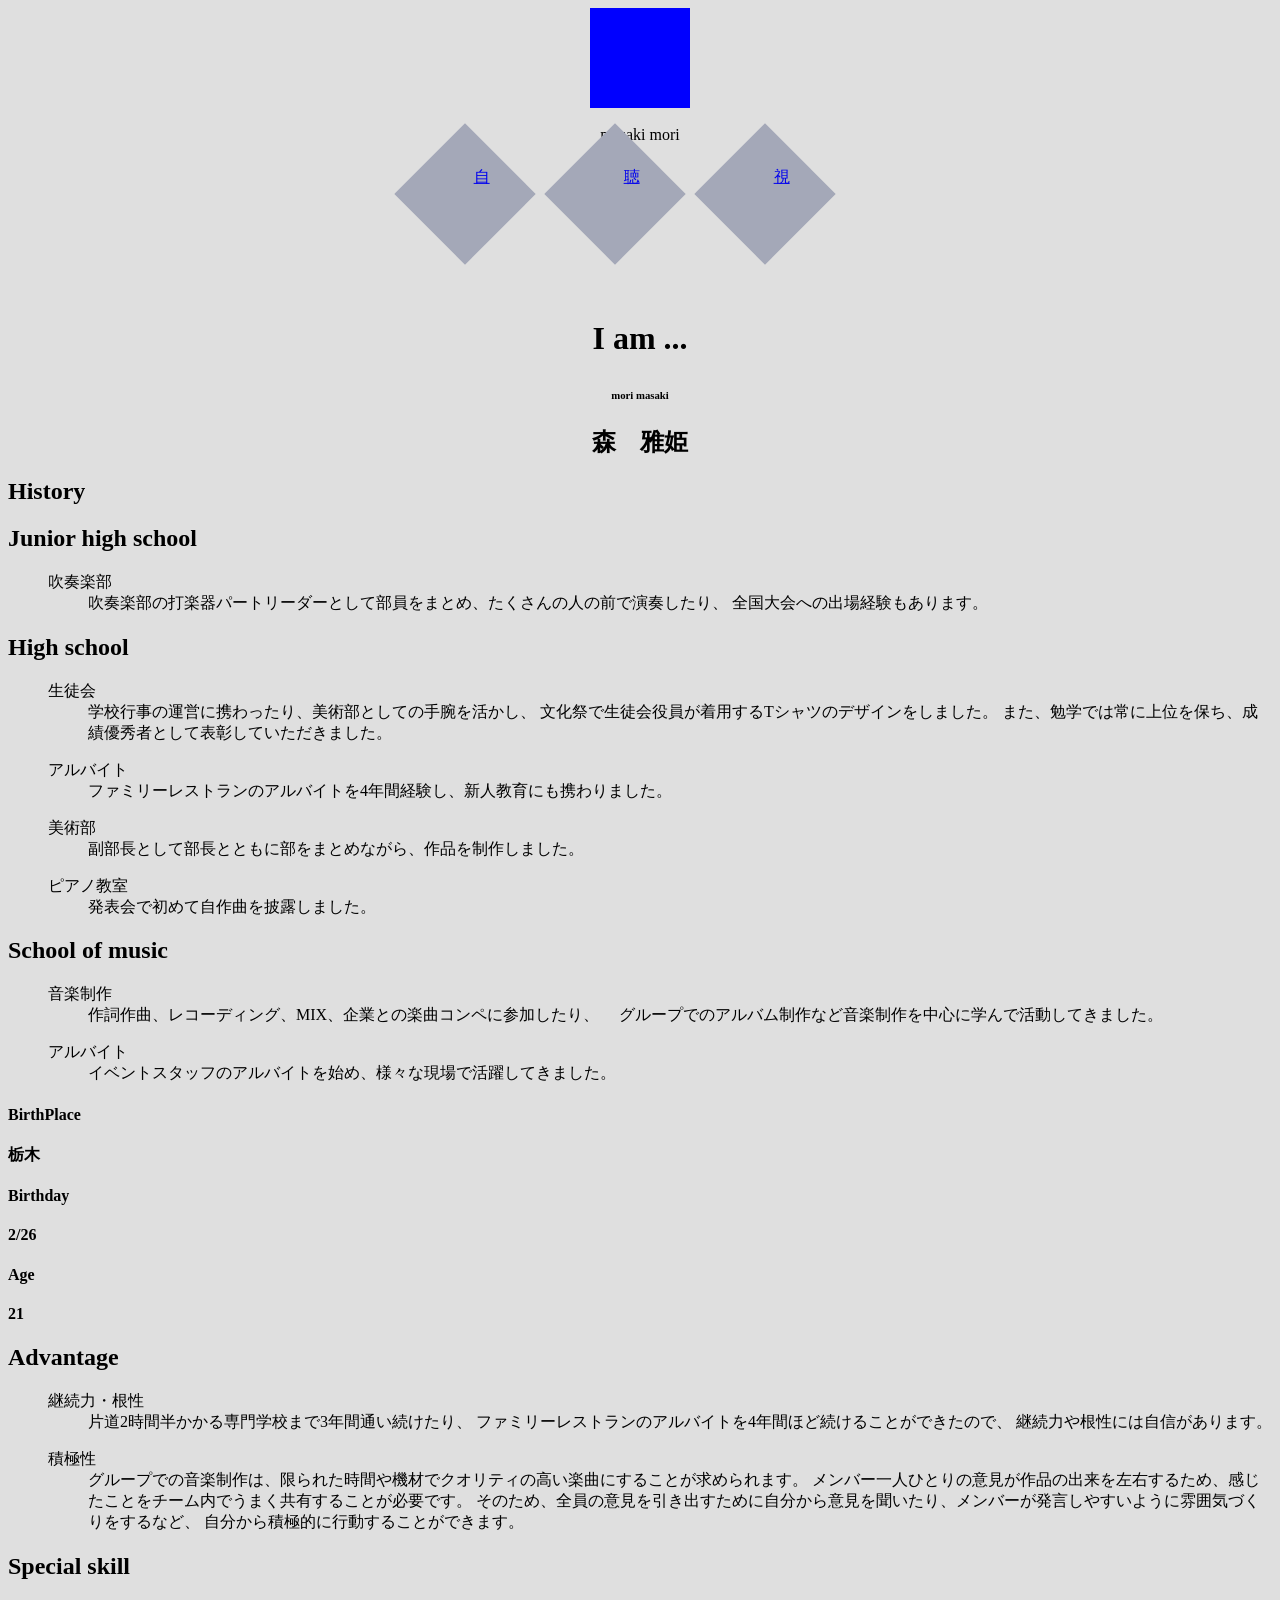
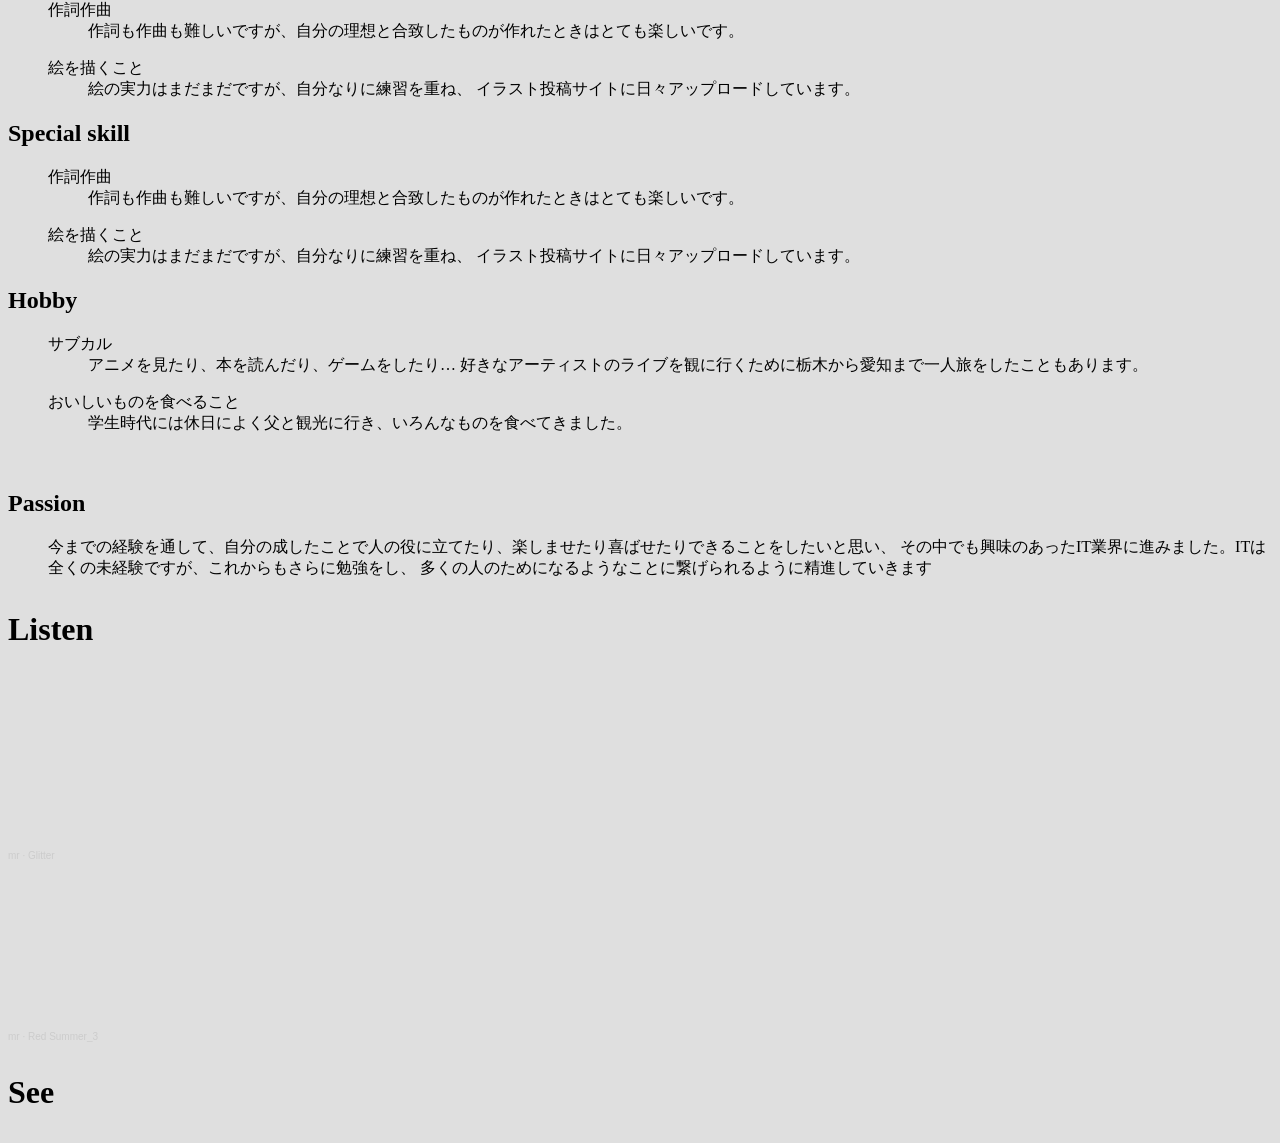
==== webpr.html @ 32214b50 "web画像まで" ====
<!DOCTYPE html>
<html lang="ja">
    <head>
        <meta charset="UTF-8">
        <meta name="viewport" content="width=device-width,initial-scale=1.0">
        <meta http-equiv="X-UA-Compatible" content="ie=edge">
        <title>自己紹介webサイト</title>
        <link rel="stylesheet" type="text/css" href="text/css.css">
        <style>
            html {
                scroll-behavior: smooth;
            }
            nav {
                position: fixed;
                background-color: #ccc;
                padding: 20px;
                scroll-behavior: smooth;
            }
            /* li {
                list-style-type: none;
                font-size: 40px;
                padding: 10px 50px;
                margin: 50px;
                border: 1px solid black;
            } */
        </style>
        
    </head>
    <body>
        <div class="top_box"></div>

        <br>
        
        <div class="caption">masaki mori</div>


        <div class="smooth">
            <div class="p_diamond">
                <div class="diamond" id="target1">
                    <p class="text"><a href="#a">自</a></p>
                </div>
                <div class="diamond" id="target2">
                    <p class="text"><a href="#b">聴</a></p>
                </div>
                <div class="diamond" id="target3">
                    <p class="text"><a href="#c">視</a></p>
                </div>
            </div>

        </div>
        <br><br><br><br><br><br><br><br>
        <div class="caption">
             <h1><p id="a">I am ...</p></h1>
             <h6>mori masaki</h6>
             <h2>森　雅姫</h2>
        </div>

        <div class="history">    
            <h2>History</h2>
            <div>
                <h2>Junior high school</h2>
                <ul>
                 吹奏楽部
                 <dd>吹奏楽部の打楽器パートリーダーとして部員をまとめ、たくさんの人の前で演奏したり、
                    全国大会への出場経験もあります。</dd>
                </ul>
            </div>
            <div>
                <h2>High school</h2>
                <ul>
                    <dt>生徒会</dt>
                    <dd>学校行事の運営に携わったり、美術部としての手腕を活かし、
                    文化祭で生徒会役員が着用するTシャツのデザインをしました。
                    また、勉学では常に上位を保ち、成績優秀者として表彰していただきました。</dd>
                </ul>
                <ul>
                    <dt>アルバイト</dt>
                    <dd>ファミリーレストランのアルバイトを4年間経験し、新人教育にも携わりました。</dd>
                </ul>
                <ul>
                    <dt>美術部</dt>
                    <dd>副部長として部長とともに部をまとめながら、作品を制作しました。</dd>
                </ul>
                <ul>
                    <dt>ピアノ教室</dt>
                    <dd>発表会で初めて自作曲を披露しました。</dd>
                </ul>
            </div>
    
            <div>
                <h2>School of music</h2>
                <ul>
                    <dt>音楽制作</dt>
                    <dd>作詞作曲、レコーディング、MIX、企業との楽曲コンペに参加したり、
                        　グループでのアルバム制作など音楽制作を中心に学んで活動してきました。</dd>
                </ul>
                <ul>
                    <dt>アルバイト</dt>
                    <dd>イベントスタッフのアルバイトを始め、様々な現場で活躍してきました。</dd>
                </ul>
            </div>
        </div>
        
        

        <div>
            <h4>BirthPlace</h4>
            <h4>栃木</h4>
            <h4>Birthday</h4>
            <h4>2/26</h4>
            <h4>Age</h4>
            <h4>21</h4>
        </div>

        <div>
            <h2>Advantage</h2>
            <ul>
                <dt>継続力・根性</dt>
                <dd>片道2時間半かかる専門学校まで3年間通い続けたり、
                    ファミリーレストランのアルバイトを4年間ほど続けることができたので、
                    継続力や根性には自信があります。</dd>
            </ul>
            <ul>
                <dt>積極性</dt>
                <dd>グループでの音楽制作は、限られた時間や機材でクオリティの高い楽曲にすることが求められます。
                    メンバー一人ひとりの意見が作品の出来を左右するため、感じたことをチーム内でうまく共有することが必要です。
                    そのため、全員の意見を引き出すために自分から意見を聞いたり、メンバーが発言しやすいように雰囲気づくりをするなど、
                    自分から積極的に行動することができます。</dd>
            </ul>
        </div>

        <div>
            <h2>Special skill</h2>
            <ul>
                <dt>作詞作曲</dt>
                <dd>作詞も作曲も難しいですが、自分の理想と合致したものが作れたときはとても楽しいです。</dd>
            </ul>
            <ul>
                <dt>絵を描くこと</dt>
                <dd>絵の実力はまだまだですが、自分なりに練習を重ね、
                    イラスト投稿サイトに日々アップロードしています。</dd>
            </ul>
        </div>

        <div>
            <h2>Special skill</h2>
            <ul>
                <dt>作詞作曲</dt>
                <dd>作詞も作曲も難しいですが、自分の理想と合致したものが作れたときはとても楽しいです。</dd>
            </ul>
            <ul>
                <dt>絵を描くこと</dt>
                <dd>絵の実力はまだまだですが、自分なりに練習を重ね、
                    イラスト投稿サイトに日々アップロードしています。</dd>
            </ul>
        </div>

        <div>
            <h2>Hobby</h2>
            <ul>
                <dt>サブカル</dt>
                <dd>アニメを見たり、本を読んだり、ゲームをしたり…
                    好きなアーティストのライブを観に行くために栃木から愛知まで一人旅をしたこともあります。</dd>
            </ul>
            <ul>
                <dt>おいしいものを食べること</dt>
                <dd>学生時代には休日によく父と観光に行き、いろんなものを食べてきました。</dd>
            </ul>
        </div>
        <div>
            　<h2>Passion</h2>
            <dd>今までの経験を通して、自分の成したことで人の役に立てたり、楽しませたり喜ばせたりできることをしたいと思い、
                その中でも興味のあったIT業界に進みました。ITは全くの未経験ですが、これからもさらに勉強をし、
                多くの人のためになるようなことに繋げられるように精進していきます</dd>    
        </div>

        <div>
            <h1><p id="b">Listen</p></h1>
        </div>
        <iframe width="100%" height="166" scrolling="no" frameborder="no" allow="autoplay" src="https://w.soundcloud.com/player/?url=https%3A//api.soundcloud.com/tracks/918219160&color=%23ff5500&auto_play=false&hide_related=false&show_comments=true&show_user=true&show_reposts=false&show_teaser=true"></iframe><div style="font-size: 10px; color: #cccccc;line-break: anywhere;word-break: normal;overflow: hidden;white-space: nowrap;text-overflow: ellipsis; font-family: Interstate,Lucida Grande,Lucida Sans Unicode,Lucida Sans,Garuda,Verdana,Tahoma,sans-serif;font-weight: 100;"><a href="https://soundcloud.com/user-312913699" title="mr" target="_blank" style="color: #cccccc; text-decoration: none;">mr</a> · <a href="https://soundcloud.com/user-312913699/glitter" title="Glitter" target="_blank" style="color: #cccccc; text-decoration: none;">Glitter</a></div>
        <iframe width="100%" height="166" scrolling="no" frameborder="no" allow="autoplay" src="https://w.soundcloud.com/player/?url=https%3A//api.soundcloud.com/tracks/861818632&color=%23ff5500&auto_play=false&hide_related=false&show_comments=true&show_user=true&show_reposts=false&show_teaser=true"></iframe><div style="font-size: 10px; color: #cccccc;line-break: anywhere;word-break: normal;overflow: hidden;white-space: nowrap;text-overflow: ellipsis; font-family: Interstate,Lucida Grande,Lucida Sans Unicode,Lucida Sans,Garuda,Verdana,Tahoma,sans-serif;font-weight: 100;"><a href="https://soundcloud.com/user-312913699" title="mr" target="_blank" style="color: #cccccc; text-decoration: none;">mr</a> · <a href="https://soundcloud.com/user-312913699/red-summer_3" title="Red Summer_3" target="_blank" style="color: #cccccc; text-decoration: none;">Red Summer_3</a></div>



        <div>
            <h1><p id="c">See</p></h1>
        </div>
        <script src="js/web.js"></script>
    </body>
</html>
---- text/css.css ----
body{background-color: rgb(223, 223, 223);}



.caption{text-align: center;}

.p_diamond{width: 450px;
    margin: 0 auto 0 auto;
    }

.diamond{
    width: 100px;
    height: 100px;
    background-color: rgb(164, 168, 184);
    margin: 0 50px 50px 0;
    cursor: pointer;
    transition: .8s;
    float: left;
    text-align: center; 
    transform: rotate(45deg);  
    }



.text{
    transform: rotate(-45deg);
    color: honeydew;
    text-decoration: none;
    text-align: center;
}

.top_box{
    width: 100px;
    height: 100px;
    background-color: blue;
    margin: 0 auto 0 auto;
    text-align: center;    
}

.circle {
    border-radius: 50%;
    background-color: rgb(74, 105, 206);
    transform: rotate(405deg);
    
    /* width: 100px;
    height: 100px; */
}
.circle2 {
    border-radius: 50%;
    background-color: rgb(197, 109, 109);
    transform: rotate(405deg);
    /* width: 100px;
    height: 100px; */
}
.circle3 {
    border-radius: 50%;
    background-color: rgb(99, 172, 121);
    transform: rotate(405deg);
    /* width: 100px;
    height: 100px; */
}
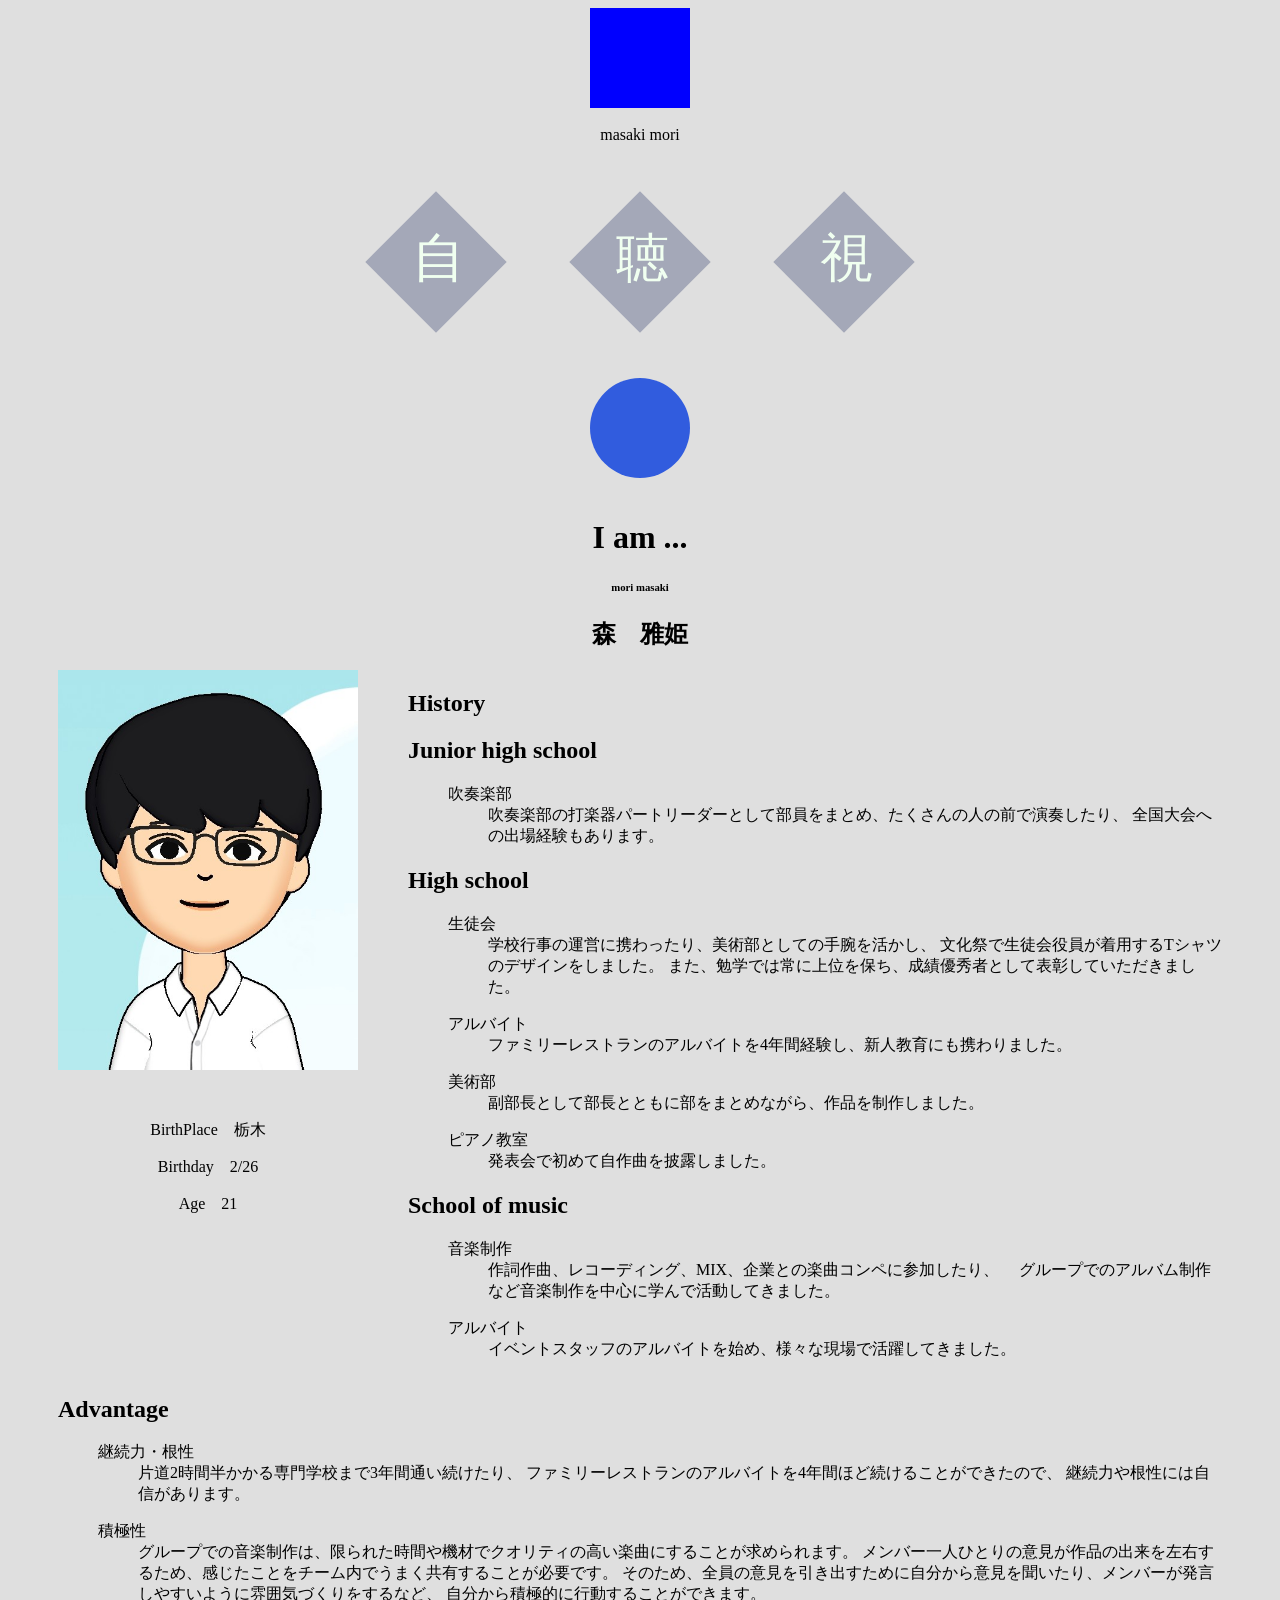
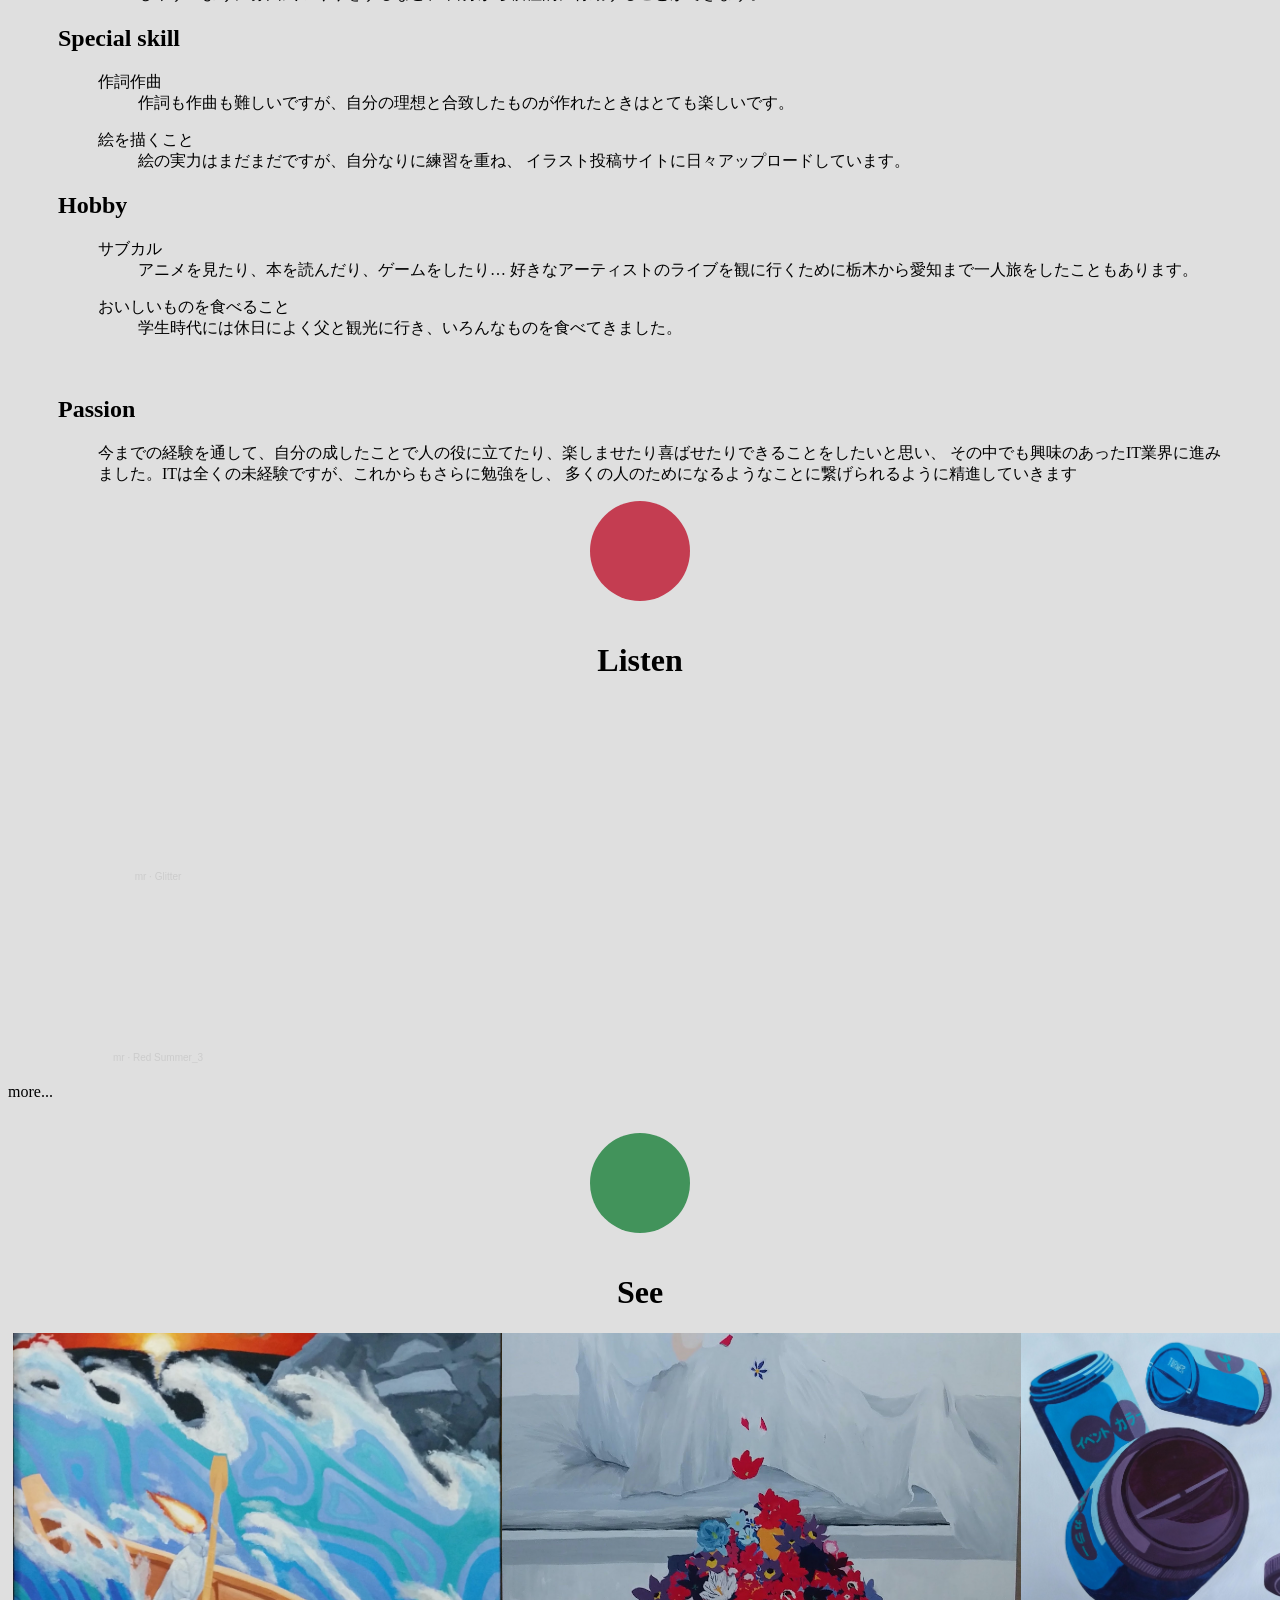
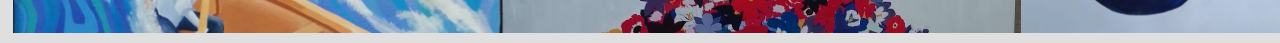
==== commit 7d37324c: "あと画像類" ====
--- a/webpr.html
+++ b/webpr.html
@@ -33,28 +33,33 @@
         
         <div class="caption">masaki mori</div>
 
+        <br>
 
-        <div class="smooth">
-            <div class="p_diamond">
-                <div class="diamond" id="target1">
-                    <p class="text"><a href="#a">自</a></p>
-                </div>
-                <div class="diamond" id="target2">
-                    <p class="text"><a href="#b">聴</a></p>
-                </div>
-                <div class="diamond" id="target3">
-                    <p class="text"><a href="#c">視</a></p>
-                </div>
+            <div class="p-diamond">
+                    <a href="#a" class="diamond" id="target1">
+                        <div class="diamond-inner">自</div>
+                    </a>    
+                    <a href="#b" class="diamond" id="target2">
+                        <div class="diamond-inner">聴</div>
+                    </a>    
+                    <a href="#c" class="diamond" id="target3">
+                        <div class="diamond-inner">視</div>
+                    </a>
             </div>
 
-        </div>
-        <br><br><br><br><br><br><br><br>
         <div class="caption">
-             <h1><p id="a">I am ...</p></h1>
+             <p id="a" class="prof-circle"></p>
+             <h1>I am ...</h1>
              <h6>mori masaki</h6>
              <h2>森　雅姫</h2>
         </div>
 
+        <div class="prof">
+            <img src="img/face.jpg" alt="" class="prof_img">
+                    <p>BirthPlace　栃木</p>
+                    <p>Birthday　2/26</p>
+                    <p>Age　21</p>
+        </div>
         <div class="history">    
             <h2>History</h2>
             <div>
@@ -102,17 +107,8 @@
         </div>
         
         
-
-        <div>
-            <h4>BirthPlace</h4>
-            <h4>栃木</h4>
-            <h4>Birthday</h4>
-            <h4>2/26</h4>
-            <h4>Age</h4>
-            <h4>21</h4>
-        </div>
-
-        <div>
+        
+        <div class="advantage">
             <h2>Advantage</h2>
             <ul>
                 <dt>継続力・根性</dt>
@@ -129,7 +125,7 @@
             </ul>
         </div>
 
-        <div>
+        <div class="skill">
             <h2>Special skill</h2>
             <ul>
                 <dt>作詞作曲</dt>
@@ -142,20 +138,7 @@
             </ul>
         </div>
 
-        <div>
-            <h2>Special skill</h2>
-            <ul>
-                <dt>作詞作曲</dt>
-                <dd>作詞も作曲も難しいですが、自分の理想と合致したものが作れたときはとても楽しいです。</dd>
-            </ul>
-            <ul>
-                <dt>絵を描くこと</dt>
-                <dd>絵の実力はまだまだですが、自分なりに練習を重ね、
-                    イラスト投稿サイトに日々アップロードしています。</dd>
-            </ul>
-        </div>
-
-        <div>
+        <div class="hobby">
             <h2>Hobby</h2>
             <ul>
                 <dt>サブカル</dt>
@@ -167,24 +150,35 @@
                 <dd>学生時代には休日によく父と観光に行き、いろんなものを食べてきました。</dd>
             </ul>
         </div>
-        <div>
+        <div class="passion">
             　<h2>Passion</h2>
             <dd>今までの経験を通して、自分の成したことで人の役に立てたり、楽しませたり喜ばせたりできることをしたいと思い、
                 その中でも興味のあったIT業界に進みました。ITは全くの未経験ですが、これからもさらに勉強をし、
                 多くの人のためになるようなことに繋げられるように精進していきます</dd>    
         </div>
 
-        <div>
-            <h1><p id="b">Listen</p></h1>
+        <div class="listen">
+            <p id="b" class="listen-circle"></p>
+            <h1>Listen</h1>
         </div>
-        <iframe width="100%" height="166" scrolling="no" frameborder="no" allow="autoplay" src="https://w.soundcloud.com/player/?url=https%3A//api.soundcloud.com/tracks/918219160&color=%23ff5500&auto_play=false&hide_related=false&show_comments=true&show_user=true&show_reposts=false&show_teaser=true"></iframe><div style="font-size: 10px; color: #cccccc;line-break: anywhere;word-break: normal;overflow: hidden;white-space: nowrap;text-overflow: ellipsis; font-family: Interstate,Lucida Grande,Lucida Sans Unicode,Lucida Sans,Garuda,Verdana,Tahoma,sans-serif;font-weight: 100;"><a href="https://soundcloud.com/user-312913699" title="mr" target="_blank" style="color: #cccccc; text-decoration: none;">mr</a> · <a href="https://soundcloud.com/user-312913699/glitter" title="Glitter" target="_blank" style="color: #cccccc; text-decoration: none;">Glitter</a></div>
-        <iframe width="100%" height="166" scrolling="no" frameborder="no" allow="autoplay" src="https://w.soundcloud.com/player/?url=https%3A//api.soundcloud.com/tracks/861818632&color=%23ff5500&auto_play=false&hide_related=false&show_comments=true&show_user=true&show_reposts=false&show_teaser=true"></iframe><div style="font-size: 10px; color: #cccccc;line-break: anywhere;word-break: normal;overflow: hidden;white-space: nowrap;text-overflow: ellipsis; font-family: Interstate,Lucida Grande,Lucida Sans Unicode,Lucida Sans,Garuda,Verdana,Tahoma,sans-serif;font-weight: 100;"><a href="https://soundcloud.com/user-312913699" title="mr" target="_blank" style="color: #cccccc; text-decoration: none;">mr</a> · <a href="https://soundcloud.com/user-312913699/red-summer_3" title="Red Summer_3" target="_blank" style="color: #cccccc; text-decoration: none;">Red Summer_3</a></div>
+        <div class="soundcloud">
+            <iframe width="100%" height="166" scrolling="no" frameborder="no" allow="autoplay" src="https://w.soundcloud.com/player/?url=https%3A//api.soundcloud.com/tracks/918219160&color=%23ff5500&auto_play=false&hide_related=false&show_comments=true&show_user=true&show_reposts=false&show_teaser=true"></iframe><div style="font-size: 10px; color: #cccccc;line-break: anywhere;word-break: normal;overflow: hidden;white-space: nowrap;text-overflow: ellipsis; font-family: Interstate,Lucida Grande,Lucida Sans Unicode,Lucida Sans,Garuda,Verdana,Tahoma,sans-serif;font-weight: 100;"><a href="https://soundcloud.com/user-312913699" title="mr" target="_blank" style="color: #cccccc; text-decoration: none;">mr</a> · <a href="https://soundcloud.com/user-312913699/glitter" title="Glitter" target="_blank" style="color: #cccccc; text-decoration: none;">Glitter</a></div>
+            <iframe width="100%" height="166" scrolling="no" frameborder="no" allow="autoplay" src="https://w.soundcloud.com/player/?url=https%3A//api.soundcloud.com/tracks/861818632&color=%23ff5500&auto_play=false&hide_related=false&show_comments=true&show_user=true&show_reposts=false&show_teaser=true"></iframe><div style="font-size: 10px; color: #cccccc;line-break: anywhere;word-break: normal;overflow: hidden;white-space: nowrap;text-overflow: ellipsis; font-family: Interstate,Lucida Grande,Lucida Sans Unicode,Lucida Sans,Garuda,Verdana,Tahoma,sans-serif;font-weight: 100;"><a href="https://soundcloud.com/user-312913699" title="mr" target="_blank" style="color: #cccccc; text-decoration: none;">mr</a> · <a href="https://soundcloud.com/user-312913699/red-summer_3" title="Red Summer_3" target="_blank" style="color: #cccccc; text-decoration: none;">Red Summer_3</a></div>
+        </div>
+        <p>more...</p>
 
 
+        <div class="see">
+            <p id="c" class="see-circle"></p>
+            <h1>See</h1>
+        </div>
+        <div class="illust">
+            <img src="img/candle.jpg">
+            <img src="img/flower.jpg">
+            <img src="img/color.jpg">
+            <img src="img/shirt.jpg">
+        </div>
 
-        <div>
-            <h1><p id="c">See</p></h1>
-        </div>
         <script src="js/web.js"></script>
     </body>
 </html>
--- a/text/css.css
+++ b/text/css.css
@@ -1,33 +1,50 @@
+html{
+    overflow-x: hidden;
+    }
+
 body{background-color: rgb(223, 223, 223);}
 
+.top_box{
+    text-align: center;
+    }
 
+.caption{
+    text-align: center;
+    }
 
-.caption{text-align: center;}
-
-.p_diamond{width: 450px;
-    margin: 0 auto 0 auto;
+.p-diamond{
+    /* width: 600px;
+    height: 120px; */
+    /* display: flex; */
+    /* justify-content: center; */
+    /* padding: 10px; */ 
+    text-align: center;
     }
 
 .diamond{
+    display: inline-block;
     width: 100px;
     height: 100px;
     background-color: rgb(164, 168, 184);
-    margin: 0 50px 50px 0;
+    margin: 50px auto 50px auto;
+    margin-left: 50px;
+    margin-right: 50px;
     cursor: pointer;
     transition: .8s;
-    float: left;
+    /* float: left; */
+    transform: rotate(45deg);
+    font-size: 40pt;
+    color: honeydew;
+    text-decoration: none;
     text-align: center; 
-    transform: rotate(45deg);  
     }
 
-
-
-.text{
+.diamond-inner {
     transform: rotate(-45deg);
     color: honeydew;
-    text-decoration: none;
     text-align: center;
-}
+    padding: 10px 0;
+    }
 
 .top_box{
     width: 100px;
@@ -39,7 +56,7 @@
 
 .circle {
     border-radius: 50%;
-    background-color: rgb(74, 105, 206);
+    background-color: rgb(49, 92, 222);
     transform: rotate(405deg);
     
     /* width: 100px;
@@ -47,15 +64,102 @@
 }
 .circle2 {
     border-radius: 50%;
-    background-color: rgb(197, 109, 109);
+    background-color: rgb(196, 61, 81);
     transform: rotate(405deg);
     /* width: 100px;
     height: 100px; */
 }
 .circle3 {
     border-radius: 50%;
-    background-color: rgb(99, 172, 121);
+    background-color: rgb(66, 147, 91);
     transform: rotate(405deg);
     /* width: 100px;
     height: 100px; */
+}
+
+.prof-circle{
+    display: inline-block;
+    width: 100px;
+    height: 100px;
+    border-radius: 50%;
+    text-align: center;
+    background-color: rgb(49, 92, 222);
+}
+
+.prof{
+    float: left;
+    text-align: center;
+}
+.prof_img{
+    width: 300px;
+    height: 60%;
+    float: left;
+    margin-left: 50px;
+    margin-right: 50px;
+    margin-bottom: 50px;
+}
+
+.history{
+    overflow: hidden;
+    margin-right: 50px;
+}
+
+.advantage{
+    margin-right: 50px;
+    margin-left: 50px;
+}
+
+.skill{
+    margin-right: 50px;
+    margin-left: 50px;
+}
+
+.hobby{
+    margin-right: 50px;
+    margin-left: 50px;
+}
+
+.passion{
+    margin-right: 50px;
+    margin-left: 50px;
+}
+
+.listen{
+    text-align: center;
+}
+
+.listen-circle{
+    display: inline-block;
+    width: 100px;
+    height: 100px;
+    border-radius: 50%;
+    text-align: center;
+    background-color: rgb(196, 61, 81);
+}
+.soundcloud{
+    display: inline-block;
+    width: 300px;
+    height: 50%;
+    text-align: center;
+}
+
+.see-circle{
+    display: inline-block;
+    width: 100px;
+    height: 100px;
+    border-radius: 50%;
+    text-align: center;
+    background-color: rgb(66, 147, 91);
+}
+
+.see{
+    text-align: center;
+}
+
+.illust{
+    display: flex;
+    margin: 10px 5px;
+    width: 100%;
+    height: 300px;
+    flex-basis: 100%;
 }
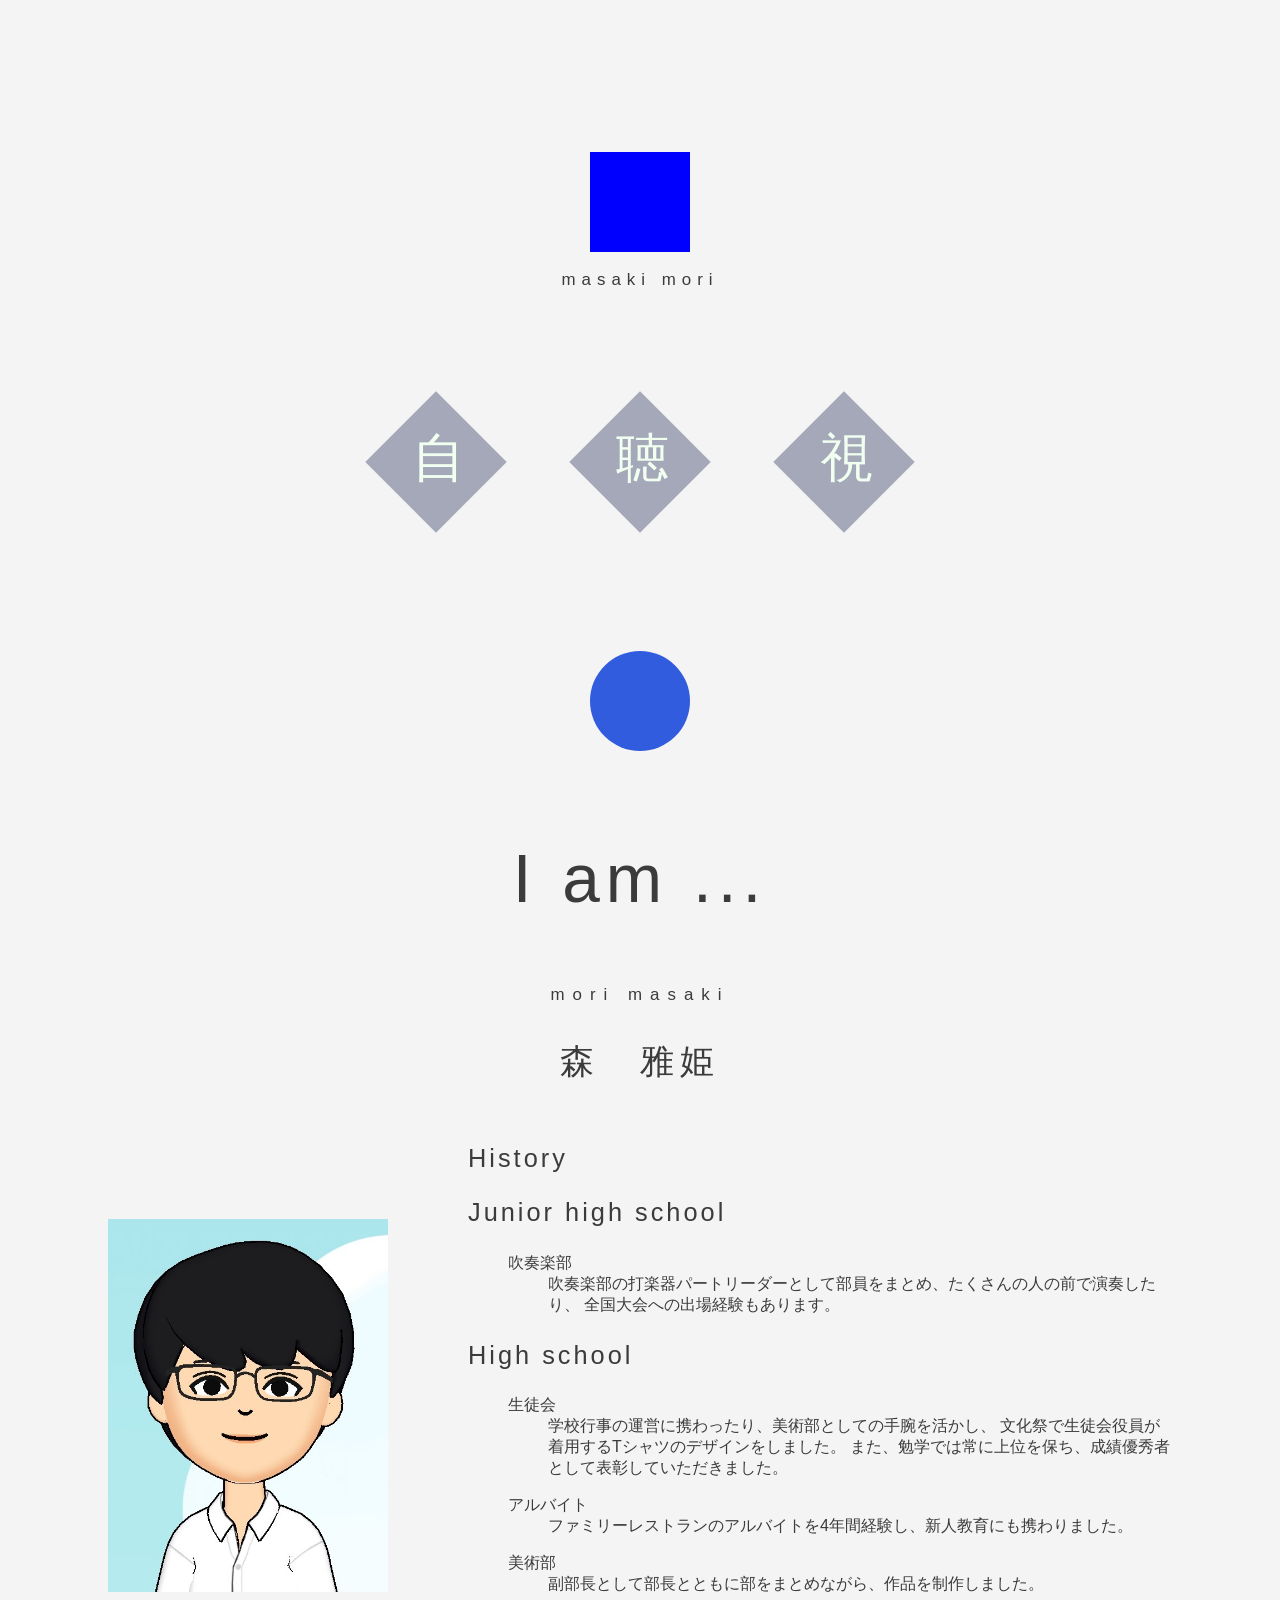
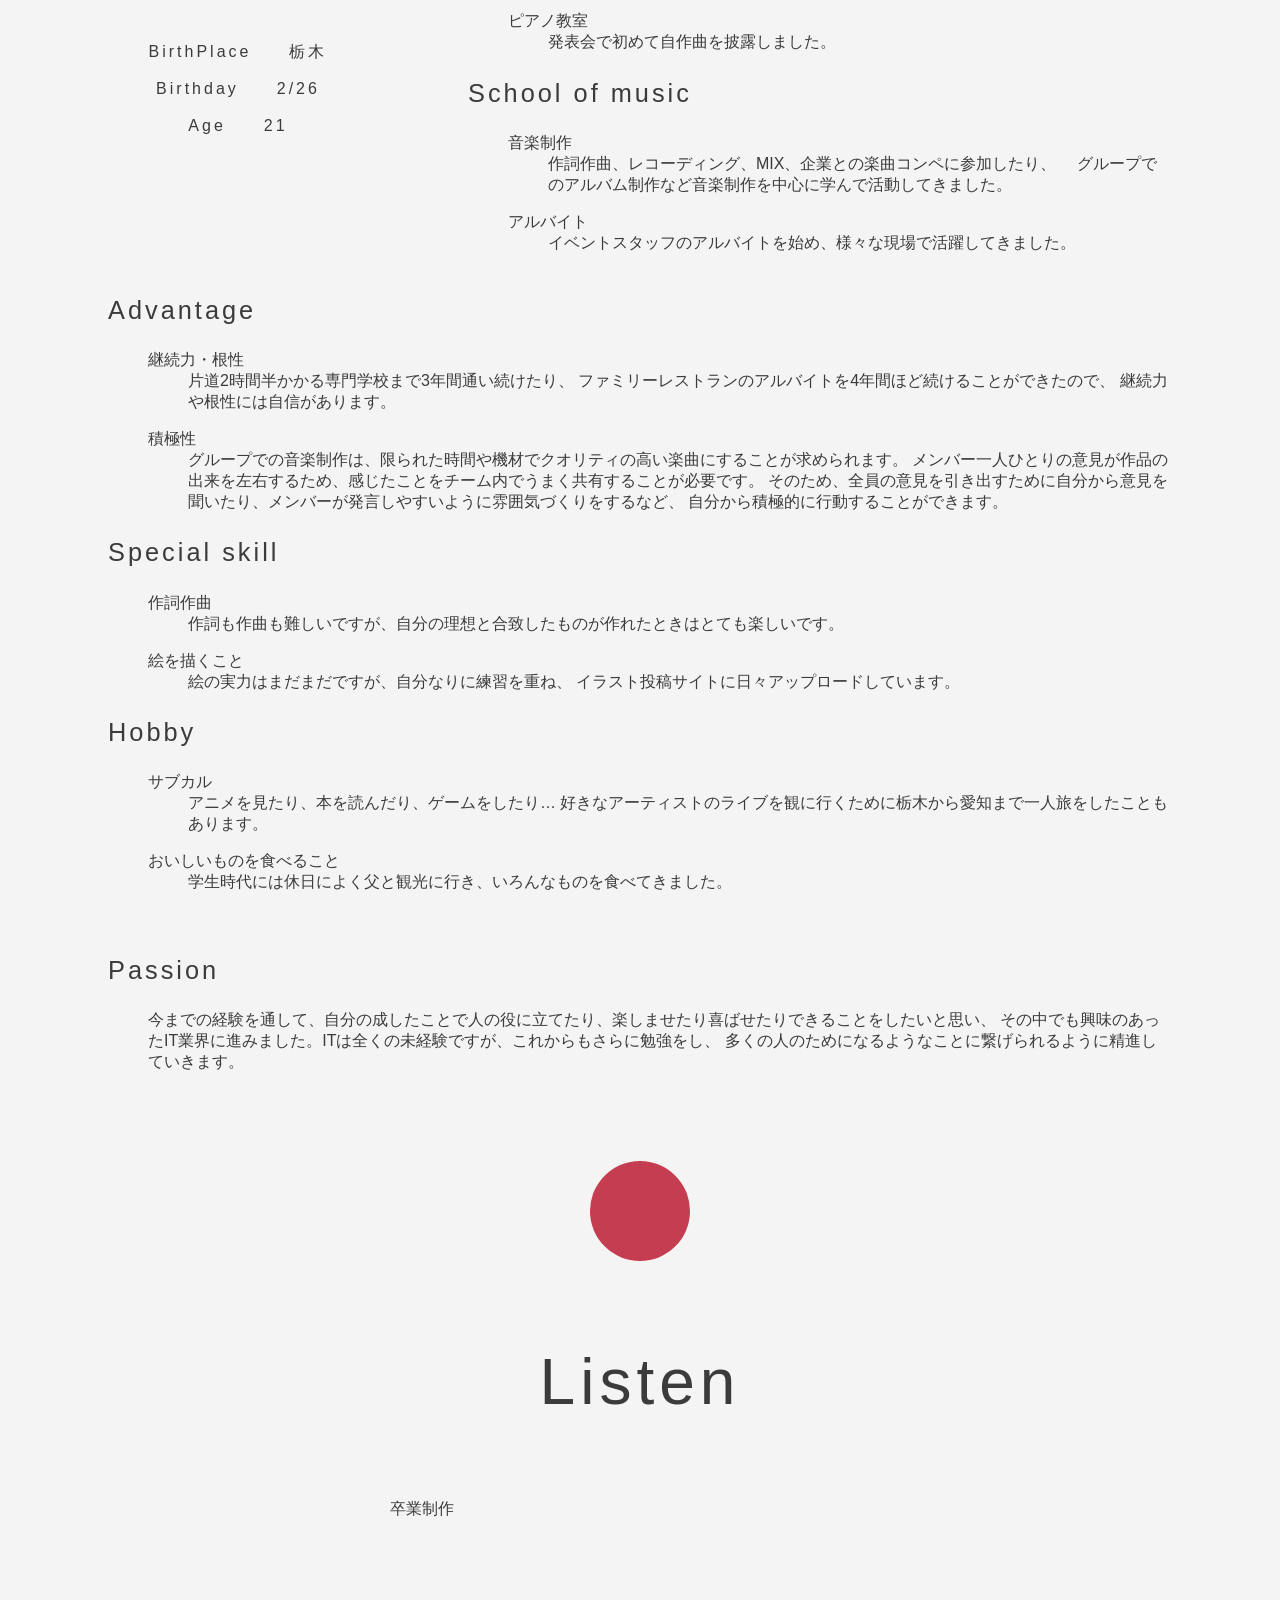
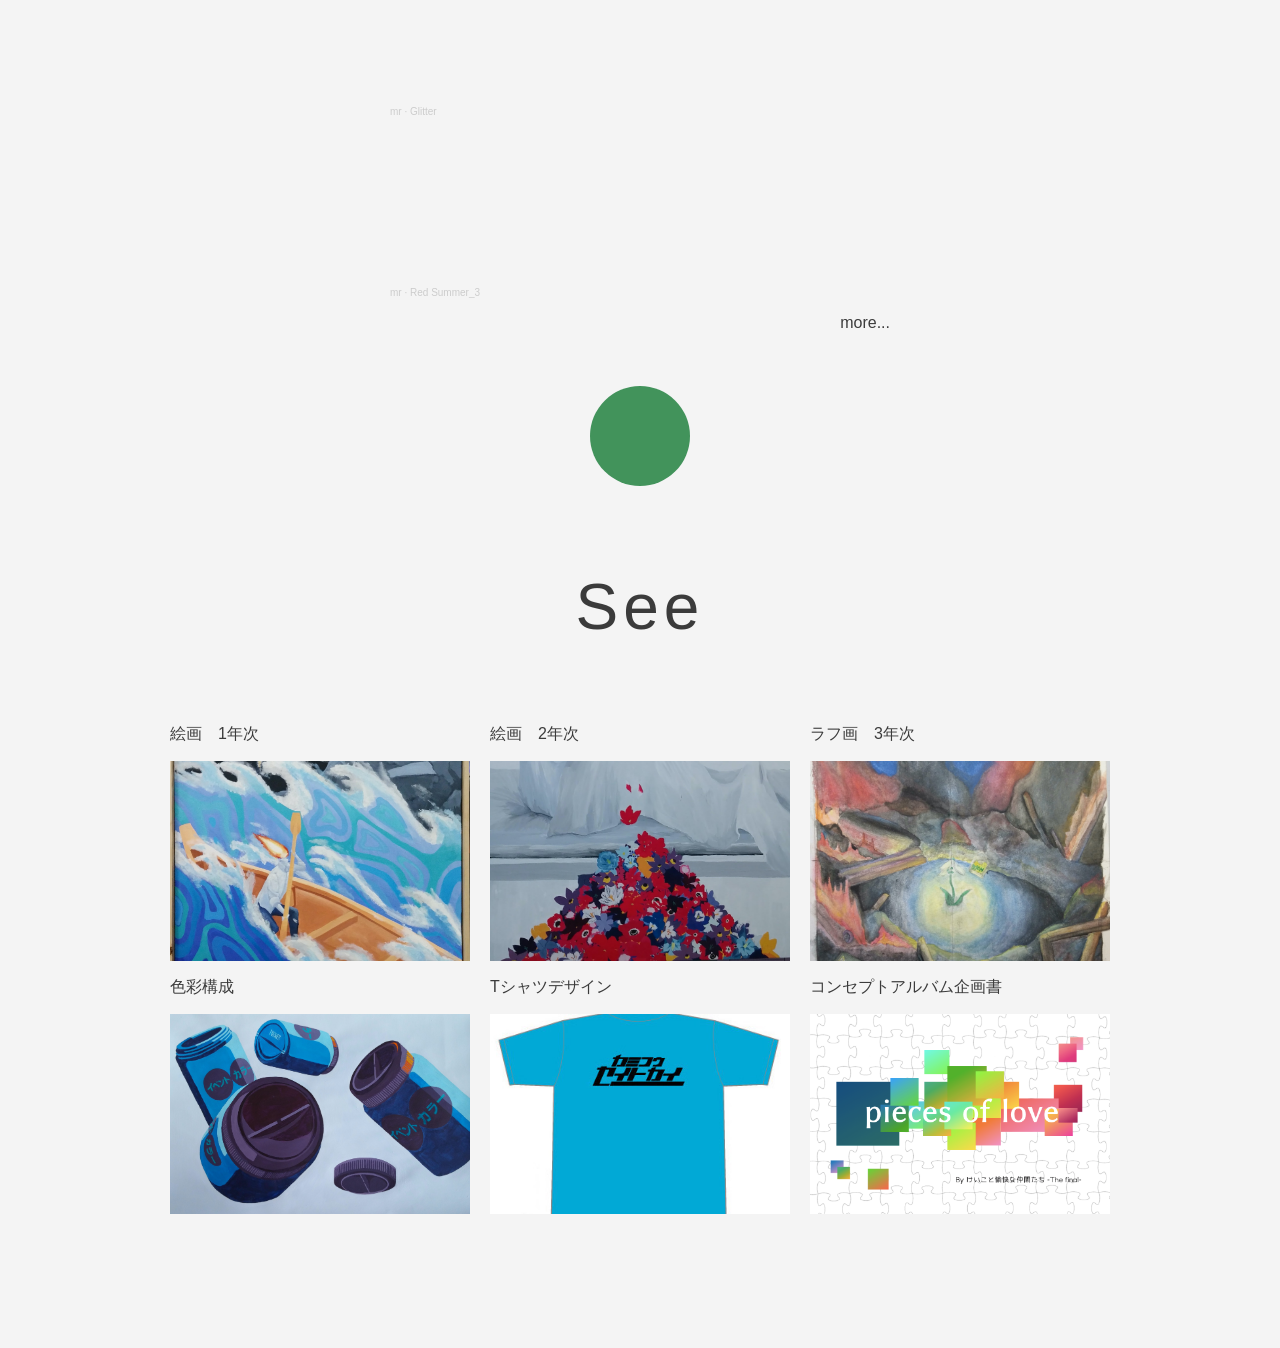
==== commit 0e9b9a5e: "調整" ====
--- a/webpr.html
+++ b/webpr.html
@@ -27,13 +27,14 @@
         
     </head>
     <body>
+        <br><br><br><br><br><br><br><br>
         <div class="top_box"></div>
 
         <br>
         
         <div class="caption">masaki mori</div>
 
-        <br>
+        <br><br><br><br>
 
             <div class="p-diamond">
                     <a href="#a" class="diamond" id="target1">
@@ -46,24 +47,24 @@
                         <div class="diamond-inner">視</div>
                     </a>
             </div>
-
+        <br><br><br><br>
         <div class="caption">
              <p id="a" class="prof-circle"></p>
-             <h1>I am ...</h1>
-             <h6>mori masaki</h6>
-             <h2>森　雅姫</h2>
+             <p class="bigtitle">I am ...</p>
+             <p class="nameroma">mori masaki</p>
+             <p class="nameja">森　雅姫</p>
         </div>
 
         <div class="prof">
             <img src="img/face.jpg" alt="" class="prof_img">
-                    <p>BirthPlace　栃木</p>
-                    <p>Birthday　2/26</p>
-                    <p>Age　21</p>
+                    <p>BirthPlace　　栃木</p>
+                    <p>Birthday　　2/26</p>
+                    <p>Age　　21</p>
         </div>
         <div class="history">    
-            <h2>History</h2>
+            <p class="prtitle">History</p>
             <div>
-                <h2>Junior high school</h2>
+                <p class="prtitle">Junior high school</p>
                 <ul>
                  吹奏楽部
                  <dd>吹奏楽部の打楽器パートリーダーとして部員をまとめ、たくさんの人の前で演奏したり、
@@ -71,7 +72,7 @@
                 </ul>
             </div>
             <div>
-                <h2>High school</h2>
+                <p class="prtitle">High school</p>
                 <ul>
                     <dt>生徒会</dt>
                     <dd>学校行事の運営に携わったり、美術部としての手腕を活かし、
@@ -93,7 +94,7 @@
             </div>
     
             <div>
-                <h2>School of music</h2>
+                <p class="prtitle">School of music</p>
                 <ul>
                     <dt>音楽制作</dt>
                     <dd>作詞作曲、レコーディング、MIX、企業との楽曲コンペに参加したり、
@@ -109,7 +110,7 @@
         
         
         <div class="advantage">
-            <h2>Advantage</h2>
+            <p  class="prtitle">Advantage</p>
             <ul>
                 <dt>継続力・根性</dt>
                 <dd>片道2時間半かかる専門学校まで3年間通い続けたり、
@@ -126,7 +127,7 @@
         </div>
 
         <div class="skill">
-            <h2>Special skill</h2>
+            <p class="prtitle">Special skill</p>
             <ul>
                 <dt>作詞作曲</dt>
                 <dd>作詞も作曲も難しいですが、自分の理想と合致したものが作れたときはとても楽しいです。</dd>
@@ -139,7 +140,7 @@
         </div>
 
         <div class="hobby">
-            <h2>Hobby</h2>
+            <p class="prtitle">Hobby</p>
             <ul>
                 <dt>サブカル</dt>
                 <dd>アニメを見たり、本を読んだり、ゲームをしたり…
@@ -151,34 +152,61 @@
             </ul>
         </div>
         <div class="passion">
-            　<h2>Passion</h2>
+            　<p class="prtitle">Passion</p>
             <dd>今までの経験を通して、自分の成したことで人の役に立てたり、楽しませたり喜ばせたりできることをしたいと思い、
                 その中でも興味のあったIT業界に進みました。ITは全くの未経験ですが、これからもさらに勉強をし、
-                多くの人のためになるようなことに繋げられるように精進していきます</dd>    
-        </div>
-
+                多くの人のためになるようなことに繋げられるように精進していきます。</dd>    
+        </div>
+
+        <br><br><br><br>
         <div class="listen">
             <p id="b" class="listen-circle"></p>
-            <h1>Listen</h1>
-        </div>
-        <div class="soundcloud">
-            <iframe width="100%" height="166" scrolling="no" frameborder="no" allow="autoplay" src="https://w.soundcloud.com/player/?url=https%3A//api.soundcloud.com/tracks/918219160&color=%23ff5500&auto_play=false&hide_related=false&show_comments=true&show_user=true&show_reposts=false&show_teaser=true"></iframe><div style="font-size: 10px; color: #cccccc;line-break: anywhere;word-break: normal;overflow: hidden;white-space: nowrap;text-overflow: ellipsis; font-family: Interstate,Lucida Grande,Lucida Sans Unicode,Lucida Sans,Garuda,Verdana,Tahoma,sans-serif;font-weight: 100;"><a href="https://soundcloud.com/user-312913699" title="mr" target="_blank" style="color: #cccccc; text-decoration: none;">mr</a> · <a href="https://soundcloud.com/user-312913699/glitter" title="Glitter" target="_blank" style="color: #cccccc; text-decoration: none;">Glitter</a></div>
-            <iframe width="100%" height="166" scrolling="no" frameborder="no" allow="autoplay" src="https://w.soundcloud.com/player/?url=https%3A//api.soundcloud.com/tracks/861818632&color=%23ff5500&auto_play=false&hide_related=false&show_comments=true&show_user=true&show_reposts=false&show_teaser=true"></iframe><div style="font-size: 10px; color: #cccccc;line-break: anywhere;word-break: normal;overflow: hidden;white-space: nowrap;text-overflow: ellipsis; font-family: Interstate,Lucida Grande,Lucida Sans Unicode,Lucida Sans,Garuda,Verdana,Tahoma,sans-serif;font-weight: 100;"><a href="https://soundcloud.com/user-312913699" title="mr" target="_blank" style="color: #cccccc; text-decoration: none;">mr</a> · <a href="https://soundcloud.com/user-312913699/red-summer_3" title="Red Summer_3" target="_blank" style="color: #cccccc; text-decoration: none;">Red Summer_3</a></div>
-        </div>
-        <p>more...</p>
-
-
+            <p class="bigtitle">Listen</p>
+        </div>
+        <div>
+            <div class="soundcloud">
+                <p class="sctext1">卒業制作</p>
+                    <iframe width="100%" height="166" scrolling="no" frameborder="no" allow="autoplay" src="https://w.soundcloud.com/player/?url=https%3A//api.soundcloud.com/tracks/918219160&color=%23ff5500&auto_play=false&hide_related=false&show_comments=true&show_user=true&show_reposts=false&show_teaser=true"></iframe><div style="font-size: 10px; color: #cccccc;line-break: anywhere;word-break: normal;overflow: hidden;white-space: nowrap;text-overflow: ellipsis; font-family: Interstate,Lucida Grande,Lucida Sans Unicode,Lucida Sans,Garuda,Verdana,Tahoma,sans-serif;font-weight: 100;"><a href="https://soundcloud.com/user-312913699" title="mr" target="_blank" style="color: #cccccc; text-decoration: none;">mr</a> · <a href="https://soundcloud.com/user-312913699/glitter" title="Glitter" target="_blank" style="color: #cccccc; text-decoration: none;">Glitter</a></div>
+                    <iframe width="100%" height="166" scrolling="no" frameborder="no" allow="autoplay" src="https://w.soundcloud.com/player/?url=https%3A//api.soundcloud.com/tracks/861818632&color=%23ff5500&auto_play=false&hide_related=false&show_comments=true&show_user=true&show_reposts=false&show_teaser=true"></iframe><div style="font-size: 10px; color: #cccccc;line-break: anywhere;word-break: normal;overflow: hidden;white-space: nowrap;text-overflow: ellipsis; font-family: Interstate,Lucida Grande,Lucida Sans Unicode,Lucida Sans,Garuda,Verdana,Tahoma,sans-serif;font-weight: 100;"><a href="https://soundcloud.com/user-312913699" title="mr" target="_blank" style="color: #cccccc; text-decoration: none;">mr</a> · <a href="https://soundcloud.com/user-312913699/red-summer_3" title="Red Summer_3" target="_blank" style="color: #cccccc; text-decoration: none;">Red Summer_3</a></div>
+                    <p class="sctext2">more...</p>
+            </div>
+        </div>
+
+
+        <br><br><br><br>
         <div class="see">
             <p id="c" class="see-circle"></p>
-            <h1>See</h1>
-        </div>
-        <div class="illust">
-            <img src="img/candle.jpg">
-            <img src="img/flower.jpg">
-            <img src="img/color.jpg">
-            <img src="img/shirt.jpg">
+            <p class="bigtitle">See</p>
+        </div>
+        <div class="items">
+            <div class="item">
+                <p class="itemtitle">絵画　1年次</p>
+                <img src="img/candle.jpg">
+            </div>
+            <div class="item">
+                <p class="itemtitle">絵画　2年次</p>
+                <img src="img/flower.jpg">
+            </div>
+            <div class="item">
+                <p class="itemtitle">ラフ画　3年次</p>
+                <img src="img/rough.jpg">
+            </div>
+            <div class="item">
+                <p class="itemtitle">色彩構成</p>
+                <img src="img/color.jpg">
+            </div>
+            <div class="item">
+                <p class="itemtitle">Tシャツデザイン</p>
+                <img src="img/shirt.jpg">
+            </div>
+            <div class="item">
+                <p class="itemtitle">コンセプトアルバム企画書</p>
+                <img src="img/proposal.png">
+            </div>
         </div>
 
         <script src="js/web.js"></script>
     </body>
-</html>+</html>
+
+<br><br><br><br><br><br><br>
--- a/text/css.css
+++ b/text/css.css
@@ -2,7 +2,11 @@
     overflow-x: hidden;
     }
 
-body{background-color: rgb(223, 223, 223);}
+body{
+    background-color: rgb(244, 244, 244);
+    font-family: Verdana, Geneva, Tahoma, sans-serif;
+    color: rgb(59, 59, 59);
+    }
 
 .top_box{
     text-align: center;
@@ -10,6 +14,8 @@
 
 .caption{
     text-align: center;
+    letter-spacing: 6px;
+    font-size: 2ex;
     }
 
 .p-diamond{
@@ -34,7 +40,7 @@
     /* float: left; */
     transform: rotate(45deg);
     font-size: 40pt;
-    color: honeydew;
+    color: rgb(244, 244, 244);
     text-decoration: none;
     text-align: center; 
     }
@@ -44,6 +50,7 @@
     color: honeydew;
     text-align: center;
     padding: 10px 0;
+    font-family: serif;
     }
 
 .top_box{
@@ -86,46 +93,68 @@
     background-color: rgb(49, 92, 222);
 }
 
+.bigtitle{
+    font-size: 4em;
+}
+
+.nameroma{
+    font-size: 1em;
+    letter-spacing: 8px;
+}
+
+.nameja{
+    font-size: 2em;
+}
+
 .prof{
     float: left;
     text-align: center;
+    letter-spacing: 3px;
 }
 .prof_img{
-    width: 300px;
+    width: 280px;
     height: 60%;
     float: left;
-    margin-left: 50px;
-    margin-right: 50px;
+    margin-left: 100px;
+    margin-right: 80px;
     margin-bottom: 50px;
+    margin-top: 100px;
+}
+
+.prtitle{
+    letter-spacing: 3px;
+    font-size: 3ex;
 }
 
 .history{
     overflow: hidden;
-    margin-right: 50px;
+    margin-right: 100px;
+
 }
 
 .advantage{
-    margin-right: 50px;
-    margin-left: 50px;
+    margin-right: 100px;
+    margin-left: 100px;
 }
 
 .skill{
-    margin-right: 50px;
-    margin-left: 50px;
+    margin-right: 100px;
+    margin-left: 100px;
 }
 
 .hobby{
-    margin-right: 50px;
-    margin-left: 50px;
+    margin-right: 100px;
+    margin-left: 100px;
 }
 
 .passion{
-    margin-right: 50px;
-    margin-left: 50px;
+    margin-right: 100px;
+    margin-left: 100px;
 }
 
 .listen{
     text-align: center;
+    letter-spacing: 5px;
 }
 
 .listen-circle{
@@ -136,30 +165,73 @@
     text-align: center;
     background-color: rgb(196, 61, 81);
 }
+
+.scbox{
+    width: 700px;
+    height: auto;
+    text-align: center;
+    margin:  0 200px 0 200px;
+    /* display: flex; */
+}
+
+.sctext1{
+    float: left;
+    /* display: inline-block; */
+    /* vertical-align: left; */
+}
+
 .soundcloud{
-    display: inline-block;
+    width: 500px;
+    height: auto;
+    margin: auto;
+}
+
+.sctext2{
+    float: right;
+    /* display: inline-block; */
+    /* vertical-align: right; */
+}
+
+.see-circle{
+    display: inline-block;
+    width: 100px;
+    height: 100px;
+    border-radius: 50%;
+    text-align: center;
+    background-color: rgb(66, 147, 91);
+}
+
+.see{
+    text-align: center;
+    letter-spacing: 5px;
+}
+
+.items{
+    display: flex;
+    flex-wrap: wrap;
+    margin: auto;
+    text-align: center;
+    max-width: 960px;
+    min-width: 500px;
+}
+
+.item{
     width: 300px;
-    height: 50%;
-    text-align: center;
-}
-
-.see-circle{
-    display: inline-block;
-    width: 100px;
-    height: 100px;
-    border-radius: 50%;
-    text-align: center;
-    background-color: rgb(66, 147, 91);
-}
-
-.see{
-    text-align: center;
-}
-
-.illust{
+    height: auto;
+    /* display: flex; */
+    text-align: center;
+    margin:  auto;
+    flex-wrap: wrap;
+}
+
+img{
+    width: 300px;
+    height: 200px;
+    object-fit: cover;
     display: flex;
-    margin: 10px 5px;
-    width: 100%;
-    height: 300px;
-    flex-basis: 100%;
+    text-align: center;
+}
+
+.itemtitle{
+    float: left;
 }
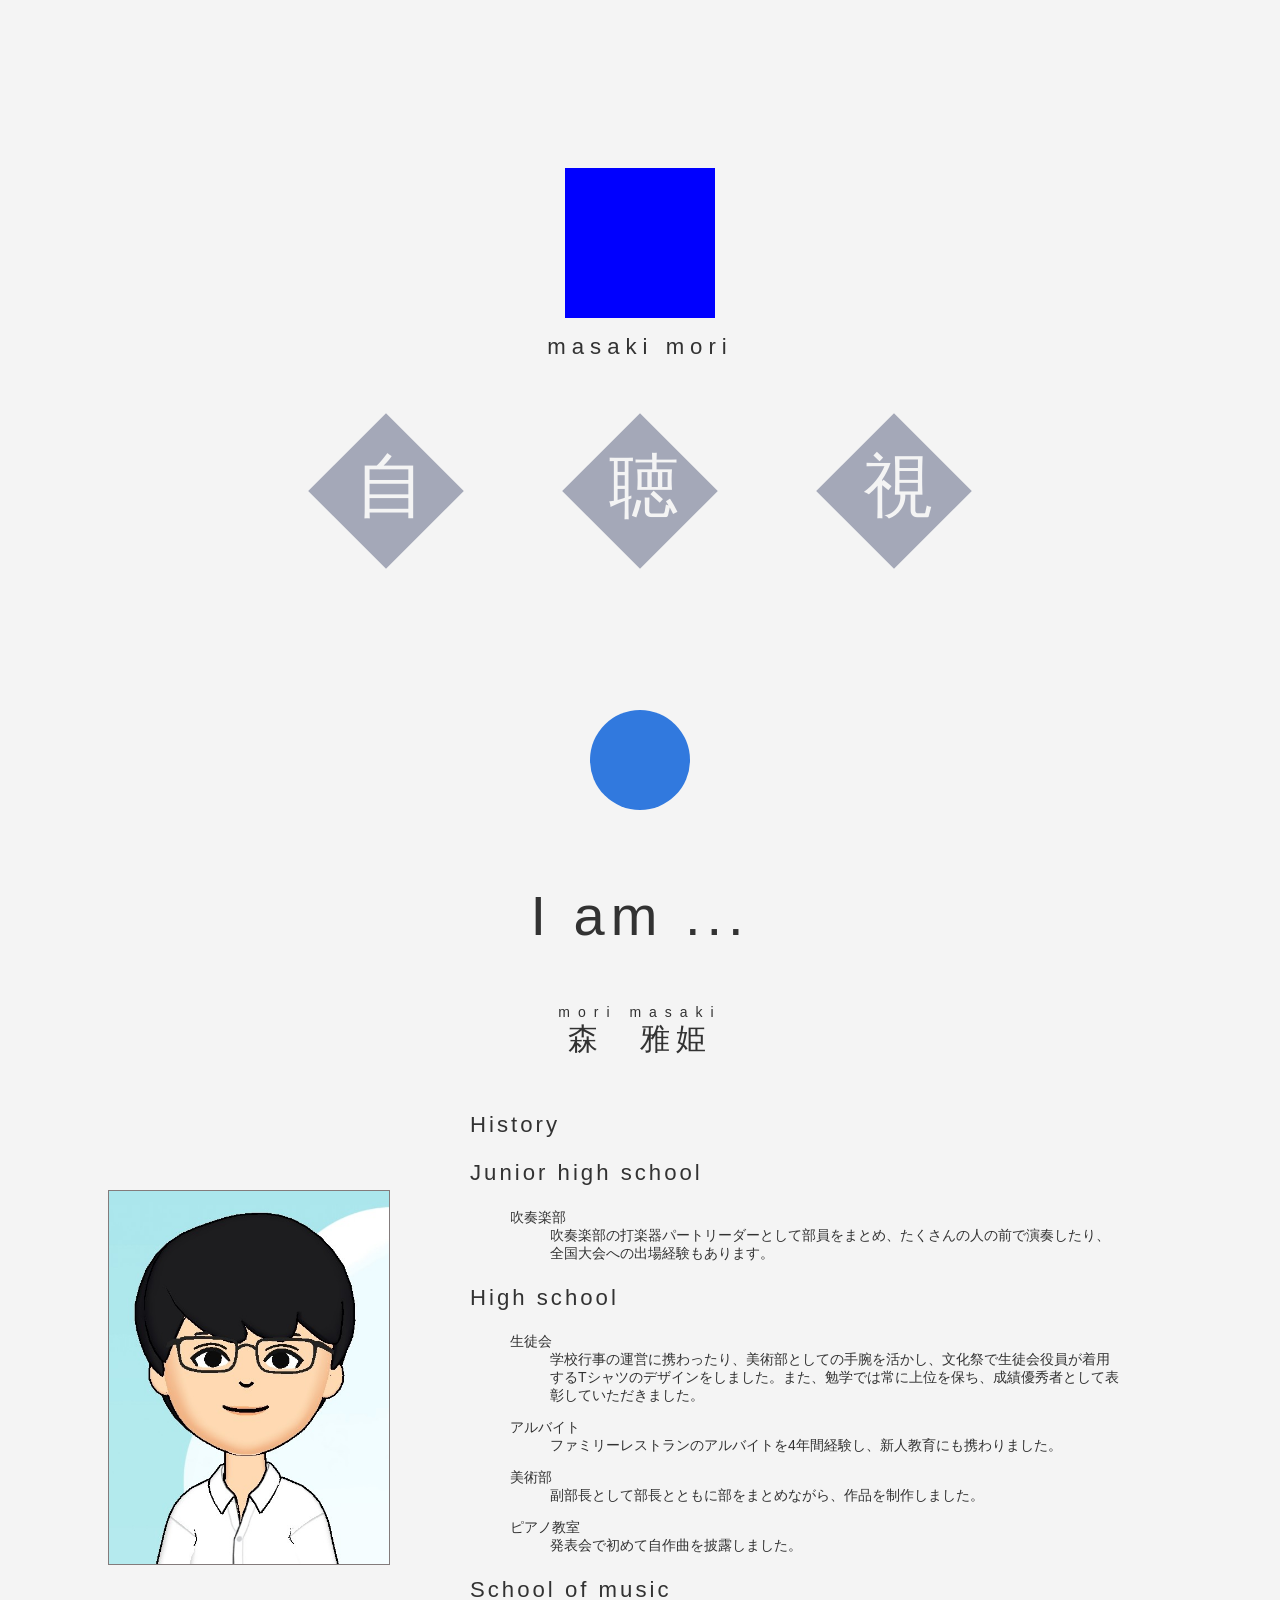
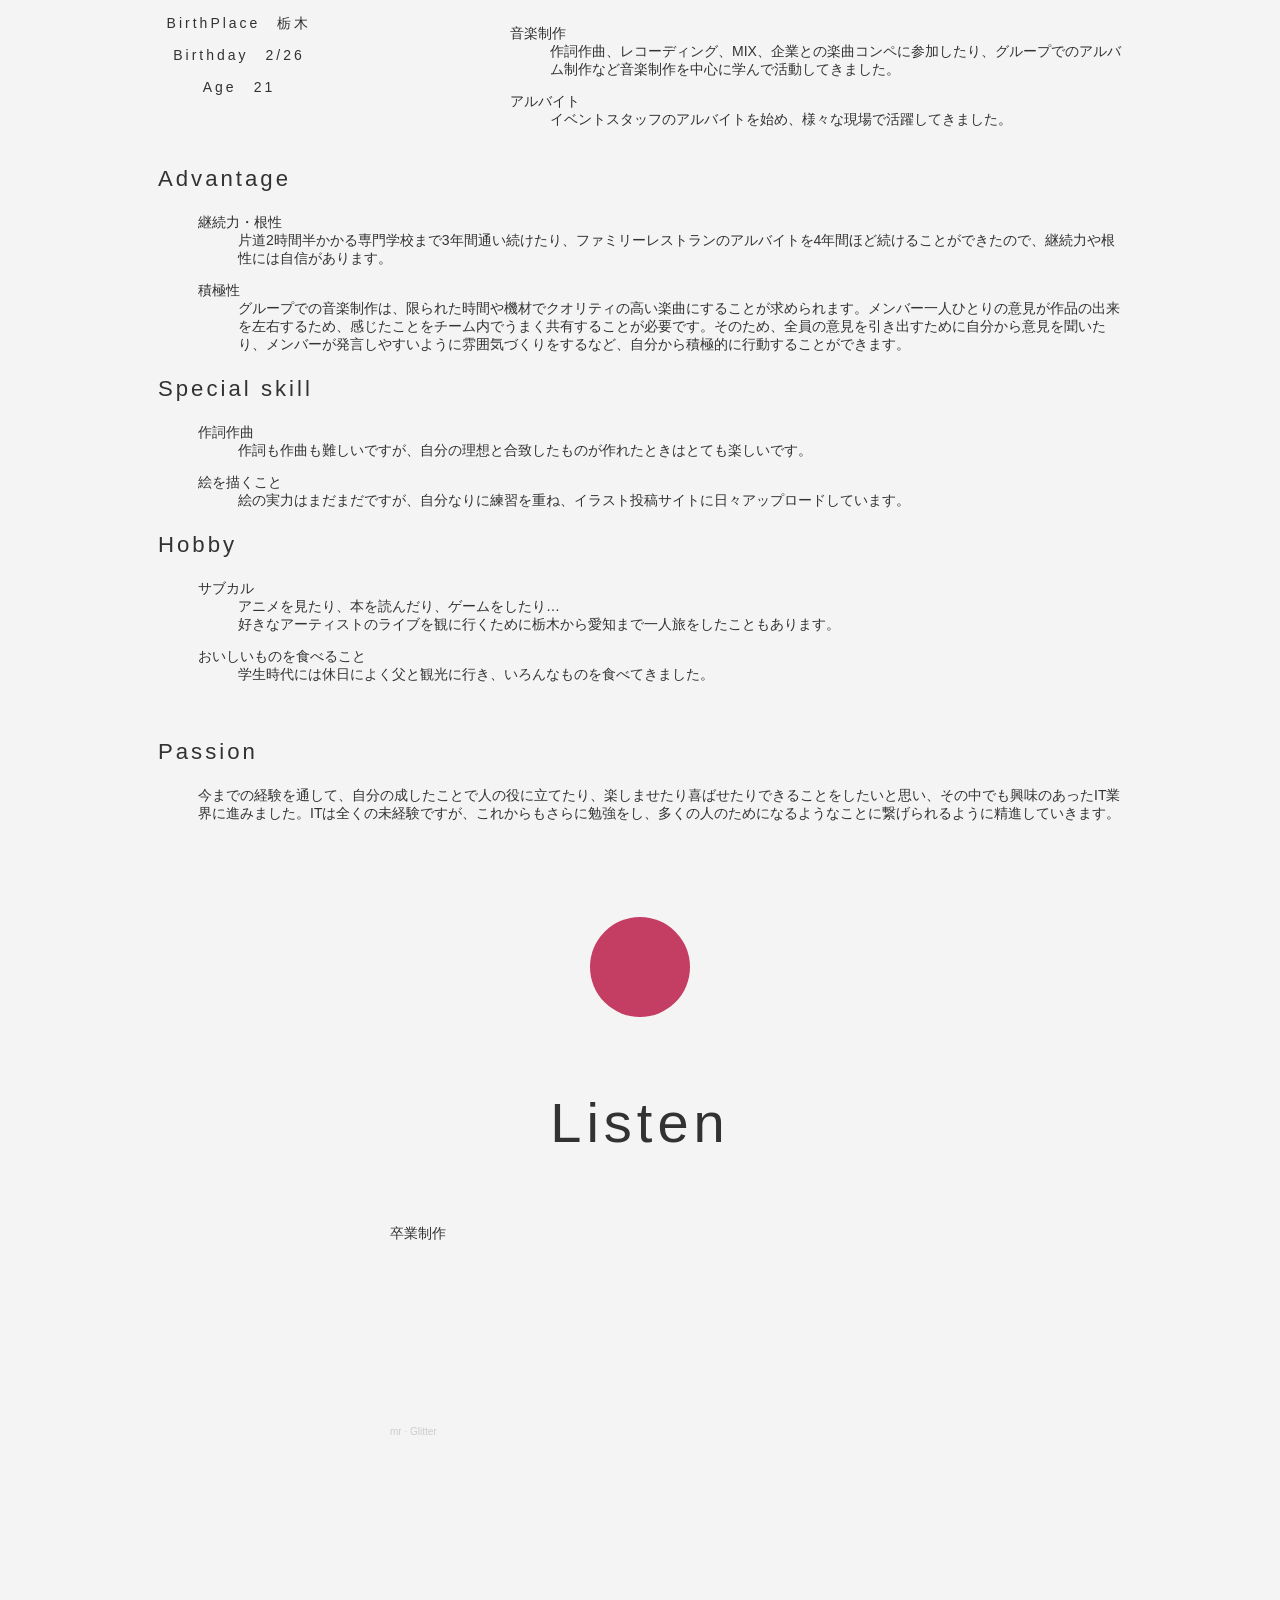
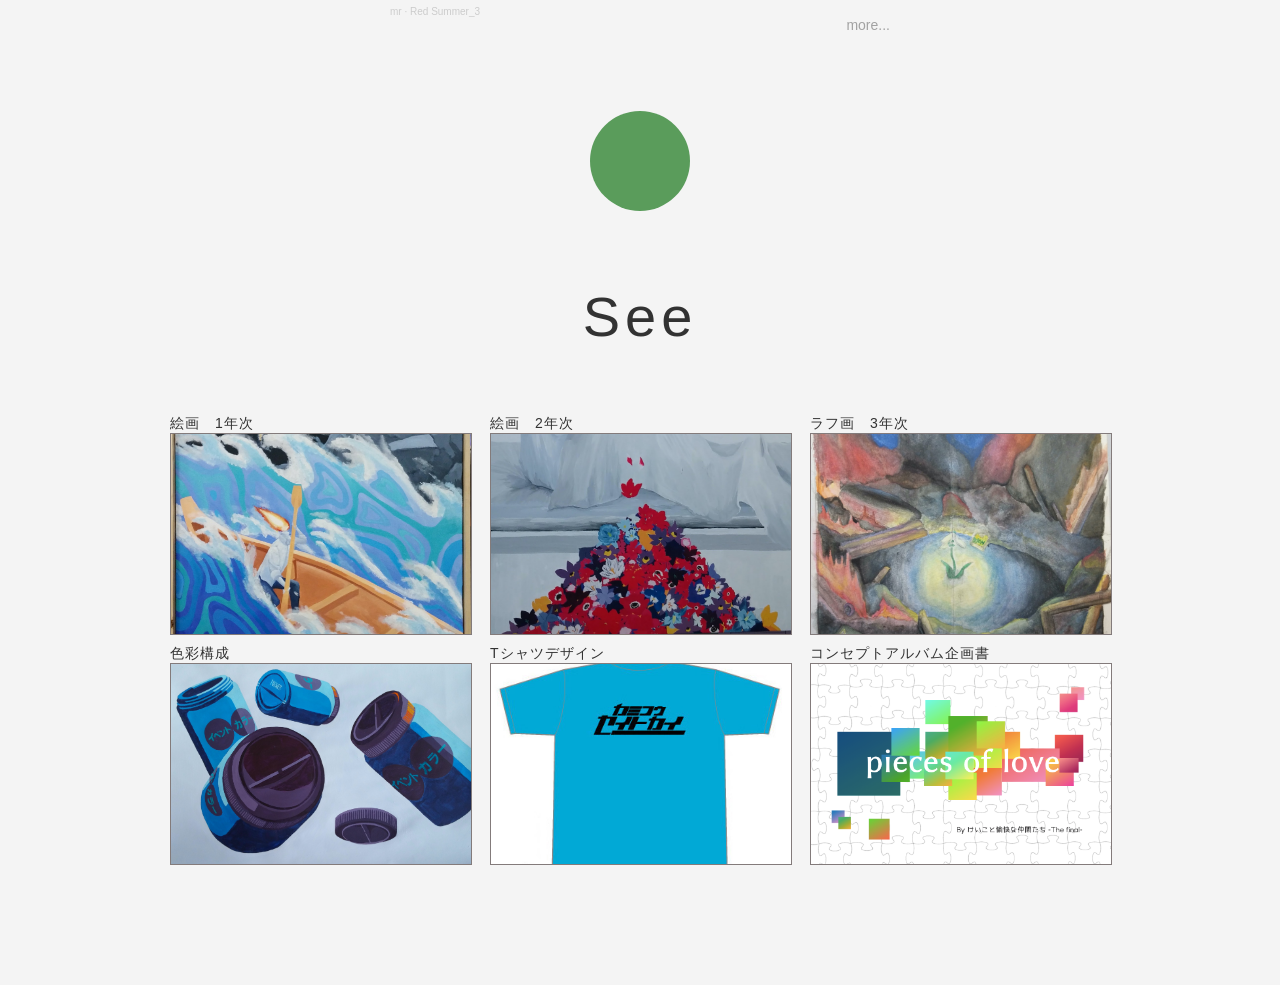
==== commit 8a0add49: "調整２" ====
--- a/webpr.html
+++ b/webpr.html
@@ -27,14 +27,14 @@
         
     </head>
     <body>
-        <br><br><br><br><br><br><br><br>
+        <br><br><br><br><br><br><br><br><br><br>
         <div class="top_box"></div>
 
         <br>
         
         <div class="caption">masaki mori</div>
 
-        <br><br><br><br>
+        <br><br><br><br><br><br>
 
             <div class="p-diamond">
                     <a href="#a" class="diamond" id="target1">
@@ -47,19 +47,19 @@
                         <div class="diamond-inner">視</div>
                     </a>
             </div>
-        <br><br><br><br>
-        <div class="caption">
+        <br><br><br><br><br>
+        <div class="myname">
              <p id="a" class="prof-circle"></p>
              <p class="bigtitle">I am ...</p>
              <p class="nameroma">mori masaki</p>
              <p class="nameja">森　雅姫</p>
         </div>
 
-        <div class="prof">
+        <div class="status">
             <img src="img/face.jpg" alt="" class="prof_img">
-                    <p>BirthPlace　　栃木</p>
-                    <p>Birthday　　2/26</p>
-                    <p>Age　　21</p>
+                    <p>BirthPlace　栃木</p>
+                    <p>Birthday　2/26</p>
+                    <p>Age　21</p>
         </div>
         <div class="history">    
             <p class="prtitle">History</p>
@@ -67,17 +67,14 @@
                 <p class="prtitle">Junior high school</p>
                 <ul>
                  吹奏楽部
-                 <dd>吹奏楽部の打楽器パートリーダーとして部員をまとめ、たくさんの人の前で演奏したり、
-                    全国大会への出場経験もあります。</dd>
+                 <dd>吹奏楽部の打楽器パートリーダーとして部員をまとめ、たくさんの人の前で演奏したり、全国大会への出場経験もあります。</dd>
                 </ul>
             </div>
             <div>
                 <p class="prtitle">High school</p>
                 <ul>
                     <dt>生徒会</dt>
-                    <dd>学校行事の運営に携わったり、美術部としての手腕を活かし、
-                    文化祭で生徒会役員が着用するTシャツのデザインをしました。
-                    また、勉学では常に上位を保ち、成績優秀者として表彰していただきました。</dd>
+                    <dd>学校行事の運営に携わったり、美術部としての手腕を活かし、文化祭で生徒会役員が着用するTシャツのデザインをしました。また、勉学では常に上位を保ち、成績優秀者として表彰していただきました。</dd>
                 </ul>
                 <ul>
                     <dt>アルバイト</dt>
@@ -97,8 +94,7 @@
                 <p class="prtitle">School of music</p>
                 <ul>
                     <dt>音楽制作</dt>
-                    <dd>作詞作曲、レコーディング、MIX、企業との楽曲コンペに参加したり、
-                        　グループでのアルバム制作など音楽制作を中心に学んで活動してきました。</dd>
+                    <dd>作詞作曲、レコーディング、MIX、企業との楽曲コンペに参加したり、グループでのアルバム制作など音楽制作を中心に学んで活動してきました。</dd>
                 </ul>
                 <ul>
                     <dt>アルバイト</dt>
@@ -107,58 +103,51 @@
             </div>
         </div>
         
-        
-        
-        <div class="advantage">
-            <p  class="prtitle">Advantage</p>
-            <ul>
-                <dt>継続力・根性</dt>
-                <dd>片道2時間半かかる専門学校まで3年間通い続けたり、
-                    ファミリーレストランのアルバイトを4年間ほど続けることができたので、
-                    継続力や根性には自信があります。</dd>
-            </ul>
-            <ul>
-                <dt>積極性</dt>
-                <dd>グループでの音楽制作は、限られた時間や機材でクオリティの高い楽曲にすることが求められます。
-                    メンバー一人ひとりの意見が作品の出来を左右するため、感じたことをチーム内でうまく共有することが必要です。
-                    そのため、全員の意見を引き出すために自分から意見を聞いたり、メンバーが発言しやすいように雰囲気づくりをするなど、
-                    自分から積極的に行動することができます。</dd>
-            </ul>
-        </div>
-
-        <div class="skill">
-            <p class="prtitle">Special skill</p>
-            <ul>
-                <dt>作詞作曲</dt>
-                <dd>作詞も作曲も難しいですが、自分の理想と合致したものが作れたときはとても楽しいです。</dd>
-            </ul>
-            <ul>
-                <dt>絵を描くこと</dt>
-                <dd>絵の実力はまだまだですが、自分なりに練習を重ね、
-                    イラスト投稿サイトに日々アップロードしています。</dd>
-            </ul>
-        </div>
-
-        <div class="hobby">
-            <p class="prtitle">Hobby</p>
-            <ul>
-                <dt>サブカル</dt>
-                <dd>アニメを見たり、本を読んだり、ゲームをしたり…
-                    好きなアーティストのライブを観に行くために栃木から愛知まで一人旅をしたこともあります。</dd>
-            </ul>
-            <ul>
-                <dt>おいしいものを食べること</dt>
-                <dd>学生時代には休日によく父と観光に行き、いろんなものを食べてきました。</dd>
-            </ul>
-        </div>
-        <div class="passion">
-            　<p class="prtitle">Passion</p>
-            <dd>今までの経験を通して、自分の成したことで人の役に立てたり、楽しませたり喜ばせたりできることをしたいと思い、
-                その中でも興味のあったIT業界に進みました。ITは全くの未経験ですが、これからもさらに勉強をし、
-                多くの人のためになるようなことに繋げられるように精進していきます。</dd>    
-        </div>
-
-        <br><br><br><br>
+        <div class="prbox">
+            <div class="advantage">
+                <p  class="prtitle">Advantage</p>
+                <ul>
+                    <dt>継続力・根性</dt>
+                    <dd>片道2時間半かかる専門学校まで3年間通い続けたり、ファミリーレストランのアルバイトを4年間ほど続けることができたので、継続力や根性には自信があります。</dd>
+                </ul>
+                <ul>
+                    <dt>積極性</dt>
+                    <dd>グループでの音楽制作は、限られた時間や機材でクオリティの高い楽曲にすることが求められます。メンバー一人ひとりの意見が作品の出来を左右するため、感じたことをチーム内でうまく共有することが必要です。そのため、全員の意見を引き出すために自分から意見を聞いたり、メンバーが発言しやすいように雰囲気づくりをするなど、自分から積極的に行動することができます。</dd>
+                </ul>
+            </div>
+    
+            <div class="skill">
+                <p class="prtitle">Special skill</p>
+                <ul>
+                    <dt>作詞作曲</dt>
+                    <dd>作詞も作曲も難しいですが、自分の理想と合致したものが作れたときはとても楽しいです。</dd>
+                </ul>
+                <ul>
+                    <dt>絵を描くこと</dt>
+                    <dd>絵の実力はまだまだですが、自分なりに練習を重ね、イラスト投稿サイトに日々アップロードしています。</dd>
+                </ul>
+            </div>
+    
+            <div class="hobby">
+                <p class="prtitle">Hobby</p>
+                <ul>
+                    <dt>サブカル</dt>
+                    <dd>アニメを見たり、本を読んだり、ゲームをしたり…<br>好きなアーティストのライブを観に行くために栃木から愛知まで一人旅をしたこともあります。</dd>
+                </ul>
+                <ul>
+                    <dt>おいしいものを食べること</dt>
+                    <dd>学生時代には休日によく父と観光に行き、いろんなものを食べてきました。</dd>
+                </ul>
+            </div>
+            <div class="passion">
+                　<p class="prtitle">Passion</p>
+                <dd>今までの経験を通して、自分の成したことで人の役に立てたり、楽しませたり喜ばせたりできることをしたいと思い、その中でも興味のあったIT業界に進みました。ITは全くの未経験ですが、これからもさらに勉強をし、多くの人のためになるようなことに繋げられるように精進していきます。</dd>    
+            </div>
+        </div>
+        
+
+
+        <br><br><br><br><br>
         <div class="listen">
             <p id="b" class="listen-circle"></p>
             <p class="bigtitle">Listen</p>
@@ -168,12 +157,12 @@
                 <p class="sctext1">卒業制作</p>
                     <iframe width="100%" height="166" scrolling="no" frameborder="no" allow="autoplay" src="https://w.soundcloud.com/player/?url=https%3A//api.soundcloud.com/tracks/918219160&color=%23ff5500&auto_play=false&hide_related=false&show_comments=true&show_user=true&show_reposts=false&show_teaser=true"></iframe><div style="font-size: 10px; color: #cccccc;line-break: anywhere;word-break: normal;overflow: hidden;white-space: nowrap;text-overflow: ellipsis; font-family: Interstate,Lucida Grande,Lucida Sans Unicode,Lucida Sans,Garuda,Verdana,Tahoma,sans-serif;font-weight: 100;"><a href="https://soundcloud.com/user-312913699" title="mr" target="_blank" style="color: #cccccc; text-decoration: none;">mr</a> · <a href="https://soundcloud.com/user-312913699/glitter" title="Glitter" target="_blank" style="color: #cccccc; text-decoration: none;">Glitter</a></div>
                     <iframe width="100%" height="166" scrolling="no" frameborder="no" allow="autoplay" src="https://w.soundcloud.com/player/?url=https%3A//api.soundcloud.com/tracks/861818632&color=%23ff5500&auto_play=false&hide_related=false&show_comments=true&show_user=true&show_reposts=false&show_teaser=true"></iframe><div style="font-size: 10px; color: #cccccc;line-break: anywhere;word-break: normal;overflow: hidden;white-space: nowrap;text-overflow: ellipsis; font-family: Interstate,Lucida Grande,Lucida Sans Unicode,Lucida Sans,Garuda,Verdana,Tahoma,sans-serif;font-weight: 100;"><a href="https://soundcloud.com/user-312913699" title="mr" target="_blank" style="color: #cccccc; text-decoration: none;">mr</a> · <a href="https://soundcloud.com/user-312913699/red-summer_3" title="Red Summer_3" target="_blank" style="color: #cccccc; text-decoration: none;">Red Summer_3</a></div>
-                    <p class="sctext2">more...</p>
-            </div>
-        </div>
-
-
-        <br><br><br><br>
+                    <a href="https://soundcloud.com/user-312913699" class="sctext2" style="text-decoration:none;">more...</a>
+            </div>
+        </div>
+
+
+        <br><br><br><br><br>
         <div class="see">
             <p id="c" class="see-circle"></p>
             <p class="bigtitle">See</p>
--- a/text/css.css
+++ b/text/css.css
@@ -5,7 +5,8 @@
 body{
     background-color: rgb(244, 244, 244);
     font-family: Verdana, Geneva, Tahoma, sans-serif;
-    color: rgb(59, 59, 59);
+    color: rgb(50, 50, 50);
+    font-size: 14px;
     }
 
 .top_box{
@@ -15,7 +16,7 @@
 .caption{
     text-align: center;
     letter-spacing: 6px;
-    font-size: 2ex;
+    font-size: 3ex;
     }
 
 .p-diamond{
@@ -29,12 +30,12 @@
 
 .diamond{
     display: inline-block;
-    width: 100px;
-    height: 100px;
+    width: 110px;
+    height: 110px;
     background-color: rgb(164, 168, 184);
-    margin: 50px auto 50px auto;
-    margin-left: 50px;
-    margin-right: 50px;
+    margin: -20px 70px 70px 70px;
+    /* margin-left: 50px;
+    margin-right: 50px; */
     cursor: pointer;
     transition: .8s;
     /* float: left; */
@@ -47,15 +48,16 @@
 
 .diamond-inner {
     transform: rotate(-45deg);
-    color: honeydew;
-    text-align: center;
-    padding: 10px 0;
+    color: rgb(244, 244, 244);
+    text-align: center;
+    padding: 10px 0 50px 40px;
     font-family: serif;
+    font-size: 70px;
     }
 
 .top_box{
-    width: 100px;
-    height: 100px;
+    width: 150px;
+    height: 150px;
     background-color: blue;
     margin: 0 auto 0 auto;
     text-align: center;    
@@ -63,26 +65,23 @@
 
 .circle {
     border-radius: 50%;
-    background-color: rgb(49, 92, 222);
+    background-color: rgb(49, 121, 222);
     transform: rotate(405deg);
-    
-    /* width: 100px;
-    height: 100px; */
 }
 .circle2 {
     border-radius: 50%;
-    background-color: rgb(196, 61, 81);
+    background-color: rgb(196, 61, 99);
     transform: rotate(405deg);
-    /* width: 100px;
-    height: 100px; */
 }
 .circle3 {
     border-radius: 50%;
-    background-color: rgb(66, 147, 91);
+    background-color: rgb(90, 156, 91);
     transform: rotate(405deg);
-    /* width: 100px;
-    height: 100px; */
-}
+}
+
+/*----------------------
+profile
+---------------------*/
 
 .prof-circle{
     display: inline-block;
@@ -90,11 +89,17 @@
     height: 100px;
     border-radius: 50%;
     text-align: center;
-    background-color: rgb(49, 92, 222);
+    background-color: rgb(49, 121, 222);
 }
 
 .bigtitle{
     font-size: 4em;
+
+}
+
+.myname{
+    text-align: center;
+    letter-spacing: 6px;
 }
 
 .nameroma{
@@ -103,14 +108,16 @@
 }
 
 .nameja{
-    font-size: 2em;
-}
-
-.prof{
+    font-size: 30px;
+    margin-top: -15px;
+}
+
+.status{
     float: left;
     text-align: center;
     letter-spacing: 3px;
 }
+
 .prof_img{
     width: 280px;
     height: 60%;
@@ -119,6 +126,7 @@
     margin-right: 80px;
     margin-bottom: 50px;
     margin-top: 100px;
+    border: 1px solid rgb(131, 123, 123);
 }
 
 .prtitle{
@@ -126,13 +134,28 @@
     font-size: 3ex;
 }
 
+/* -----------
+History
+----------- */
+
 .history{
     overflow: hidden;
-    margin-right: 100px;
-
-}
-
-.advantage{
+    /* margin-right: 100px; */
+    margin-left: 100px;
+    margin-right: 150px;
+    max-width: 900px;
+    min-width: 300px;
+
+}
+
+.prbox{
+    margin-right: 150px;
+    margin-left: 150px;
+    max-width: 1200px;
+    min-width: none;
+}
+
+/* .advantage{
     margin-right: 100px;
     margin-left: 100px;
 }
@@ -150,7 +173,11 @@
 .passion{
     margin-right: 100px;
     margin-left: 100px;
-}
+} */
+
+/*------------------
+Listen
+----------------*/
 
 .listen{
     text-align: center;
@@ -163,7 +190,7 @@
     height: 100px;
     border-radius: 50%;
     text-align: center;
-    background-color: rgb(196, 61, 81);
+    background-color: rgb(196, 61, 99);
 }
 
 .scbox{
@@ -192,13 +219,29 @@
     /* vertical-align: right; */
 }
 
+.sctext2:link{
+    color: rgb(162, 162, 162);
+} 
+
+.sctext2:visited{
+    color: rgb(196, 61, 99);
+}
+
+.sctext2:hover{
+    color: rgb(194, 122, 142);
+}
+
+/*-----------------
+See
+-----------------*/
+
 .see-circle{
     display: inline-block;
     width: 100px;
     height: 100px;
     border-radius: 50%;
     text-align: center;
-    background-color: rgb(66, 147, 91);
+    background-color: rgb(90, 156, 91);
 }
 
 .see{
@@ -230,8 +273,11 @@
     object-fit: cover;
     display: flex;
     text-align: center;
+    border: 1px solid rgb(131, 123, 123);
 }
 
 .itemtitle{
     float: left;
+    margin: 10px 0 0 0 ;
+    letter-spacing: 1px;
 }
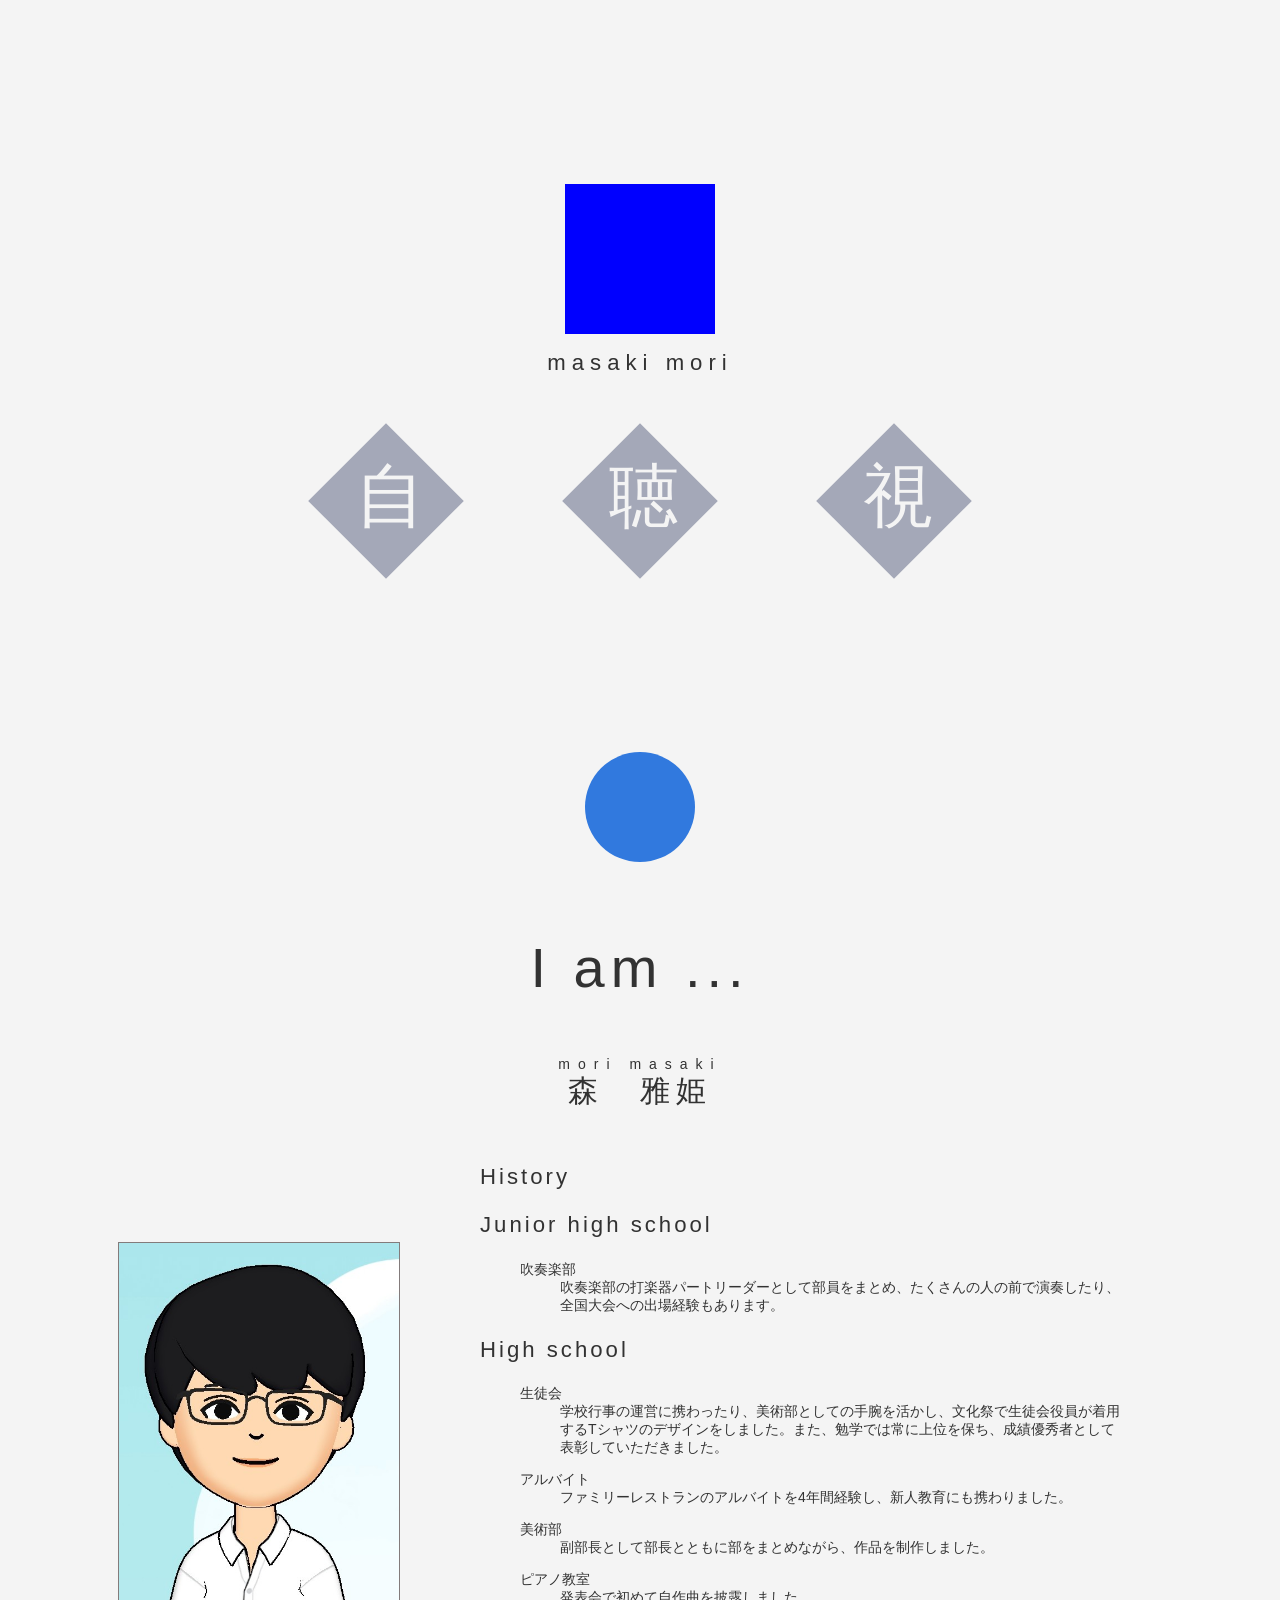
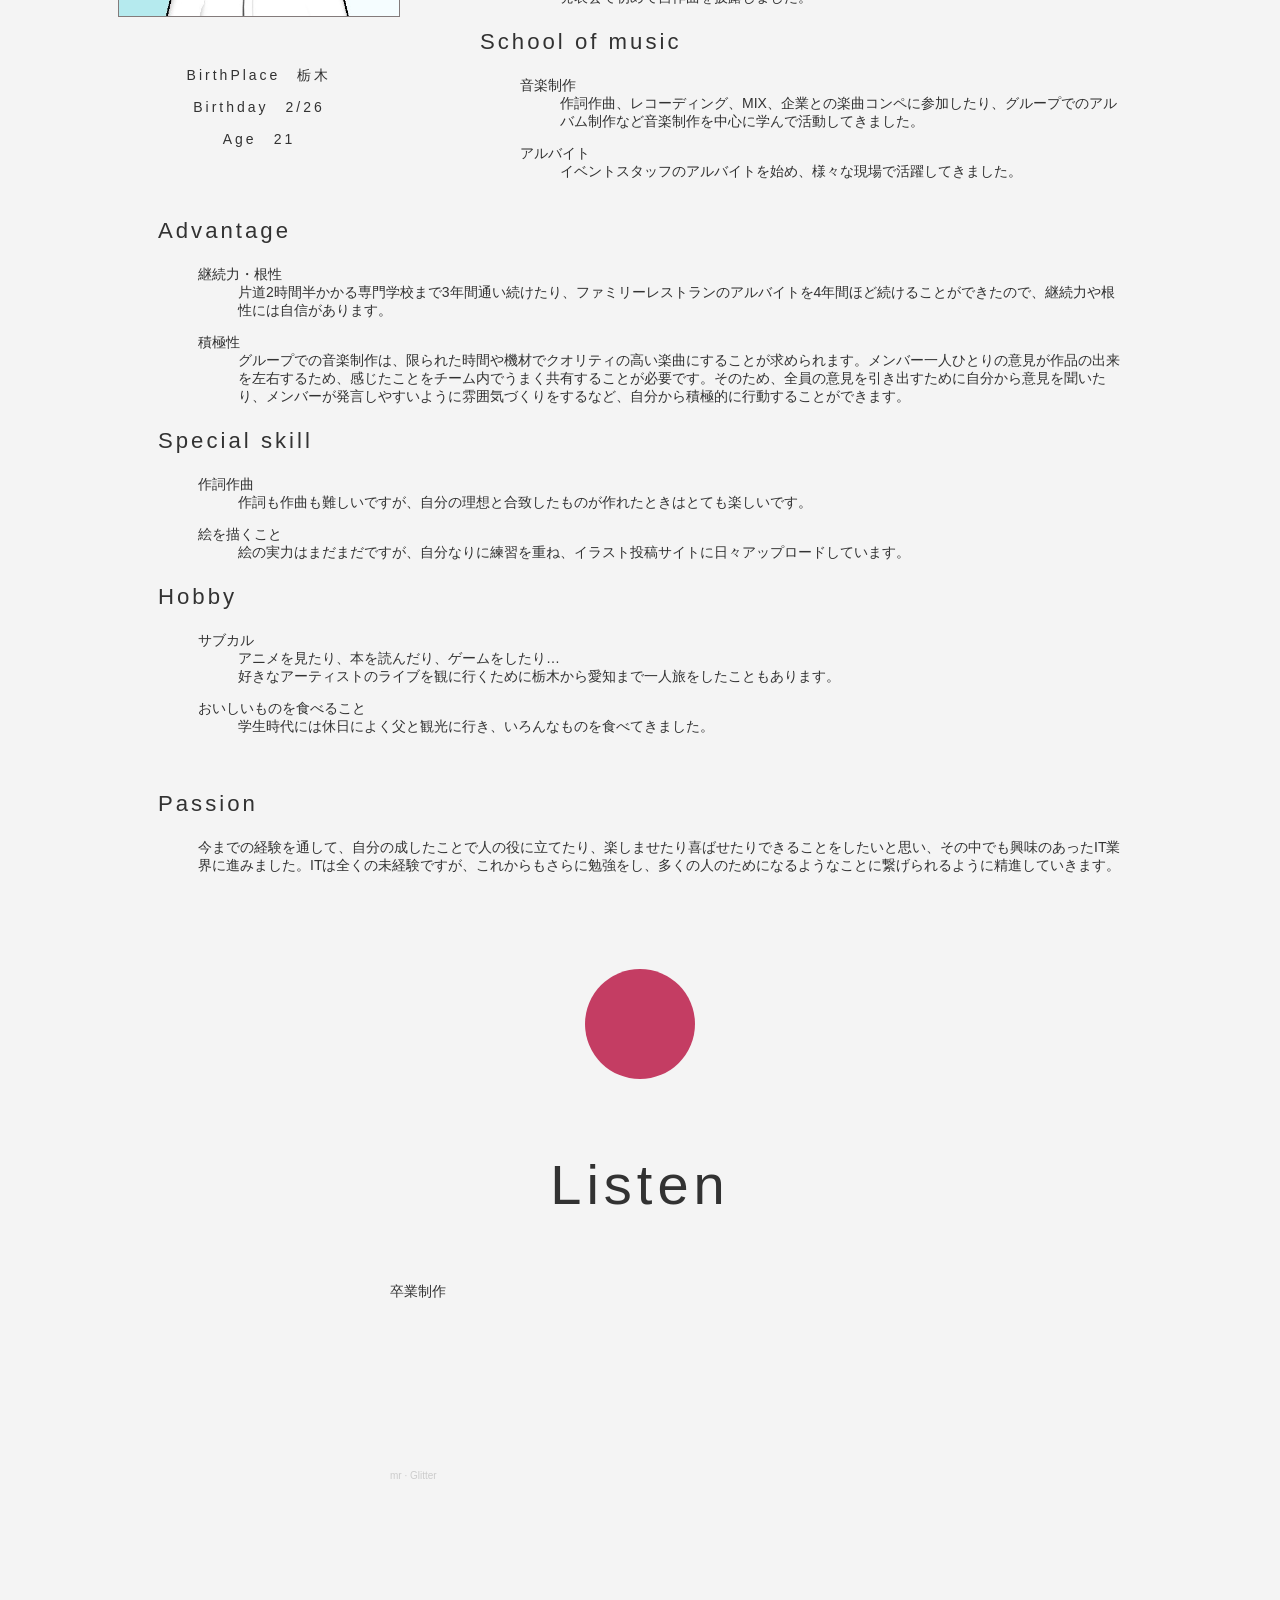
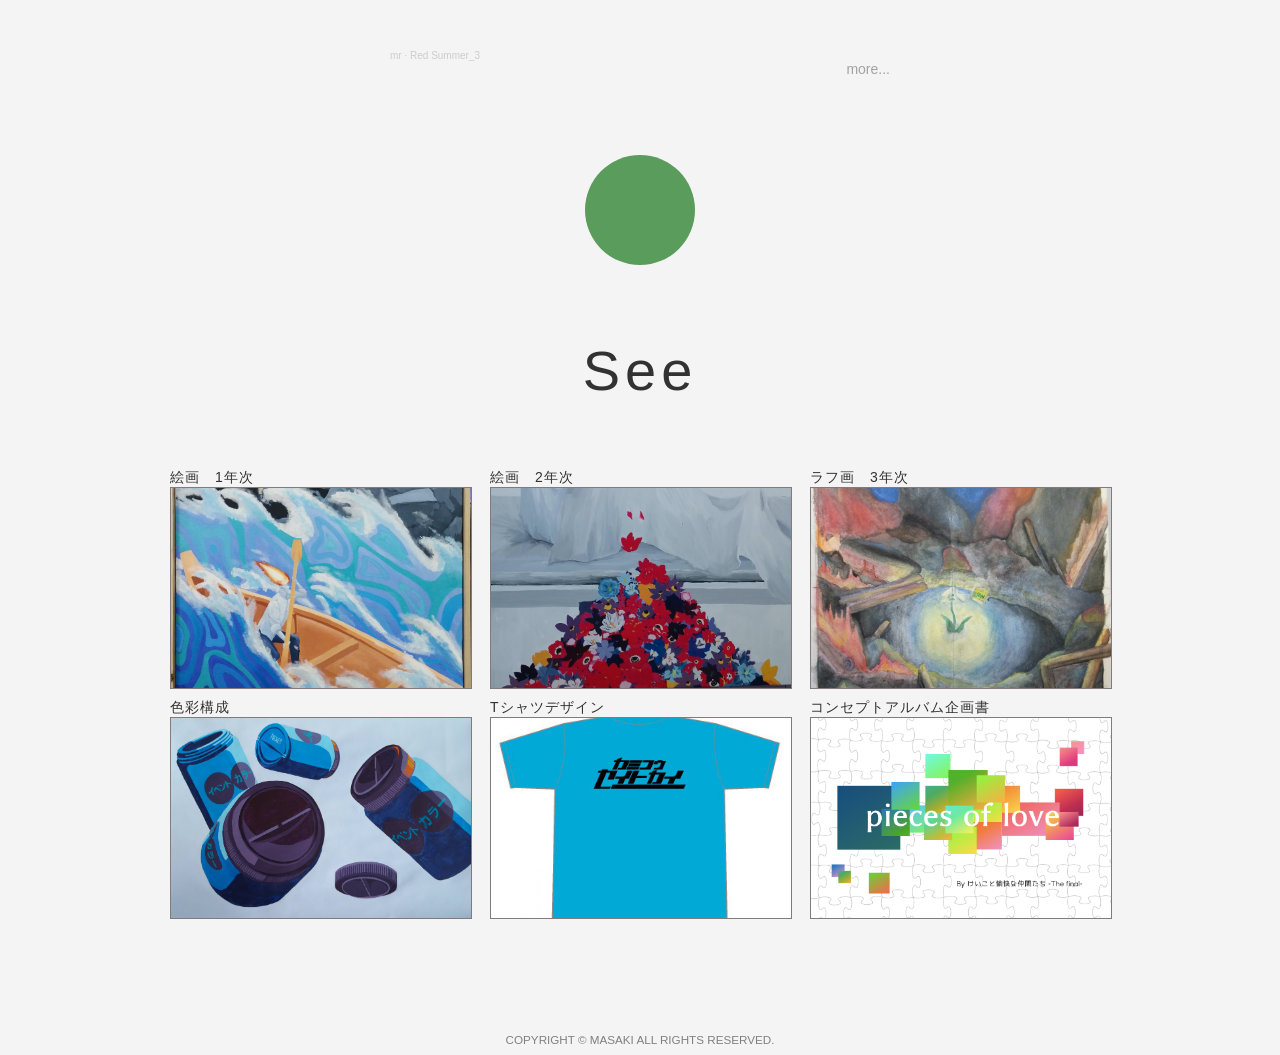
==== commit 486bd1e7: "Completion" ====
--- a/webpr.html
+++ b/webpr.html
@@ -27,19 +27,23 @@
         
     </head>
     <body>
-        <br><br><br><br><br><br><br><br><br><br>
+        <br><br><br><br><br><br><br><br><br><br><br>
         <div class="top_box"></div>
 
         <br>
         
         <div class="caption">masaki mori</div>
 
-        <br><br><br><br><br><br>
+            <!-- <div class="click">
+                <p>Click!</p>
+                <p class="click-bottom">↓</p>
+            </div> -->
+            
 
             <div class="p-diamond">
                     <a href="#a" class="diamond" id="target1">
                         <div class="diamond-inner">自</div>
-                    </a>    
+                    </a>
                     <a href="#b" class="diamond" id="target2">
                         <div class="diamond-inner">聴</div>
                     </a>    
@@ -47,7 +51,7 @@
                         <div class="diamond-inner">視</div>
                     </a>
             </div>
-        <br><br><br><br><br>
+        <br><br><br><br><br><br><br>
         <div class="myname">
              <p id="a" class="prof-circle"></p>
              <p class="bigtitle">I am ...</p>
@@ -193,9 +197,10 @@
                 <img src="img/proposal.png">
             </div>
         </div>
-
+        <br><br><br><br><br><br><br>
+        <footer class="footer">
+            <small>COPYRIGHT &#169; MASAKI ALL RIGHTS RESERVED. </small>
+            </footer>
         <script src="js/web.js"></script>
     </body>
 </html>
-
-<br><br><br><br><br><br><br>
--- a/text/css.css
+++ b/text/css.css
@@ -18,6 +18,15 @@
     letter-spacing: 6px;
     font-size: 3ex;
     }
+
+/* .click{
+    text-align: center;
+    margin-top: 40px;
+}
+
+.click-bottom{
+    margin-top: -15px;
+} */
 
 .p-diamond{
     /* width: 600px;
@@ -33,7 +42,7 @@
     width: 110px;
     height: 110px;
     background-color: rgb(164, 168, 184);
-    margin: -20px 70px 70px 70px;
+    margin: 70px 70px 70px 70px;
     /* margin-left: 50px;
     margin-right: 50px; */
     cursor: pointer;
@@ -85,8 +94,8 @@
 
 .prof-circle{
     display: inline-block;
-    width: 100px;
-    height: 100px;
+    width: 110px;
+    height: 110px;
     border-radius: 50%;
     text-align: center;
     background-color: rgb(49, 121, 222);
@@ -116,13 +125,14 @@
     float: left;
     text-align: center;
     letter-spacing: 3px;
+    margin-left: 30px;
 }
 
 .prof_img{
     width: 280px;
     height: 60%;
     float: left;
-    margin-left: 100px;
+    margin-left: 80px;
     margin-right: 80px;
     margin-bottom: 50px;
     margin-top: 100px;
@@ -186,8 +196,8 @@
 
 .listen-circle{
     display: inline-block;
-    width: 100px;
-    height: 100px;
+    width: 110px;
+    height: 110px;
     border-radius: 50%;
     text-align: center;
     background-color: rgb(196, 61, 99);
@@ -203,6 +213,7 @@
 
 .sctext1{
     float: left;
+    margin: 10px 0 0 0;
     /* display: inline-block; */
     /* vertical-align: left; */
 }
@@ -237,8 +248,8 @@
 
 .see-circle{
     display: inline-block;
-    width: 100px;
-    height: 100px;
+    width: 110px;
+    height: 110px;
     border-radius: 50%;
     text-align: center;
     background-color: rgb(90, 156, 91);
@@ -280,4 +291,9 @@
     float: left;
     margin: 10px 0 0 0 ;
     letter-spacing: 1px;
+}
+
+.footer{
+    color: gray;
+    text-align: center;
 }
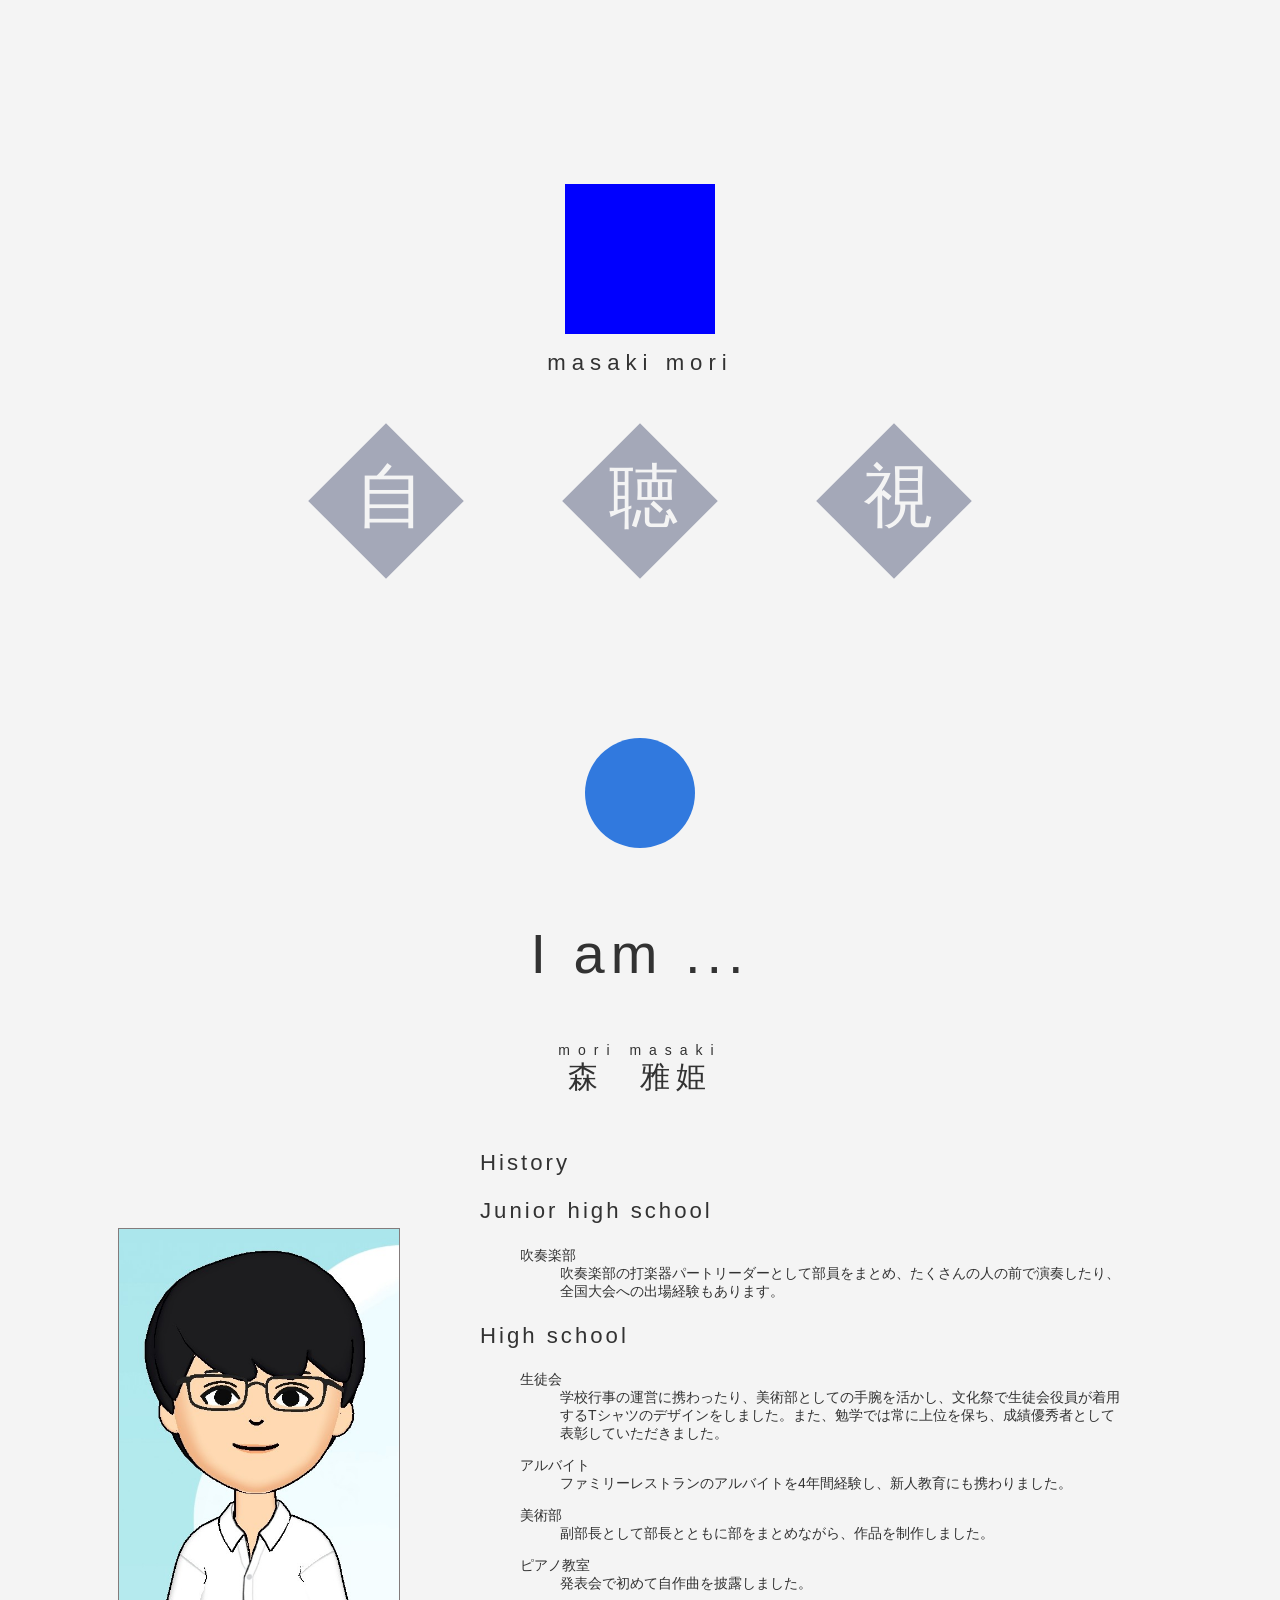
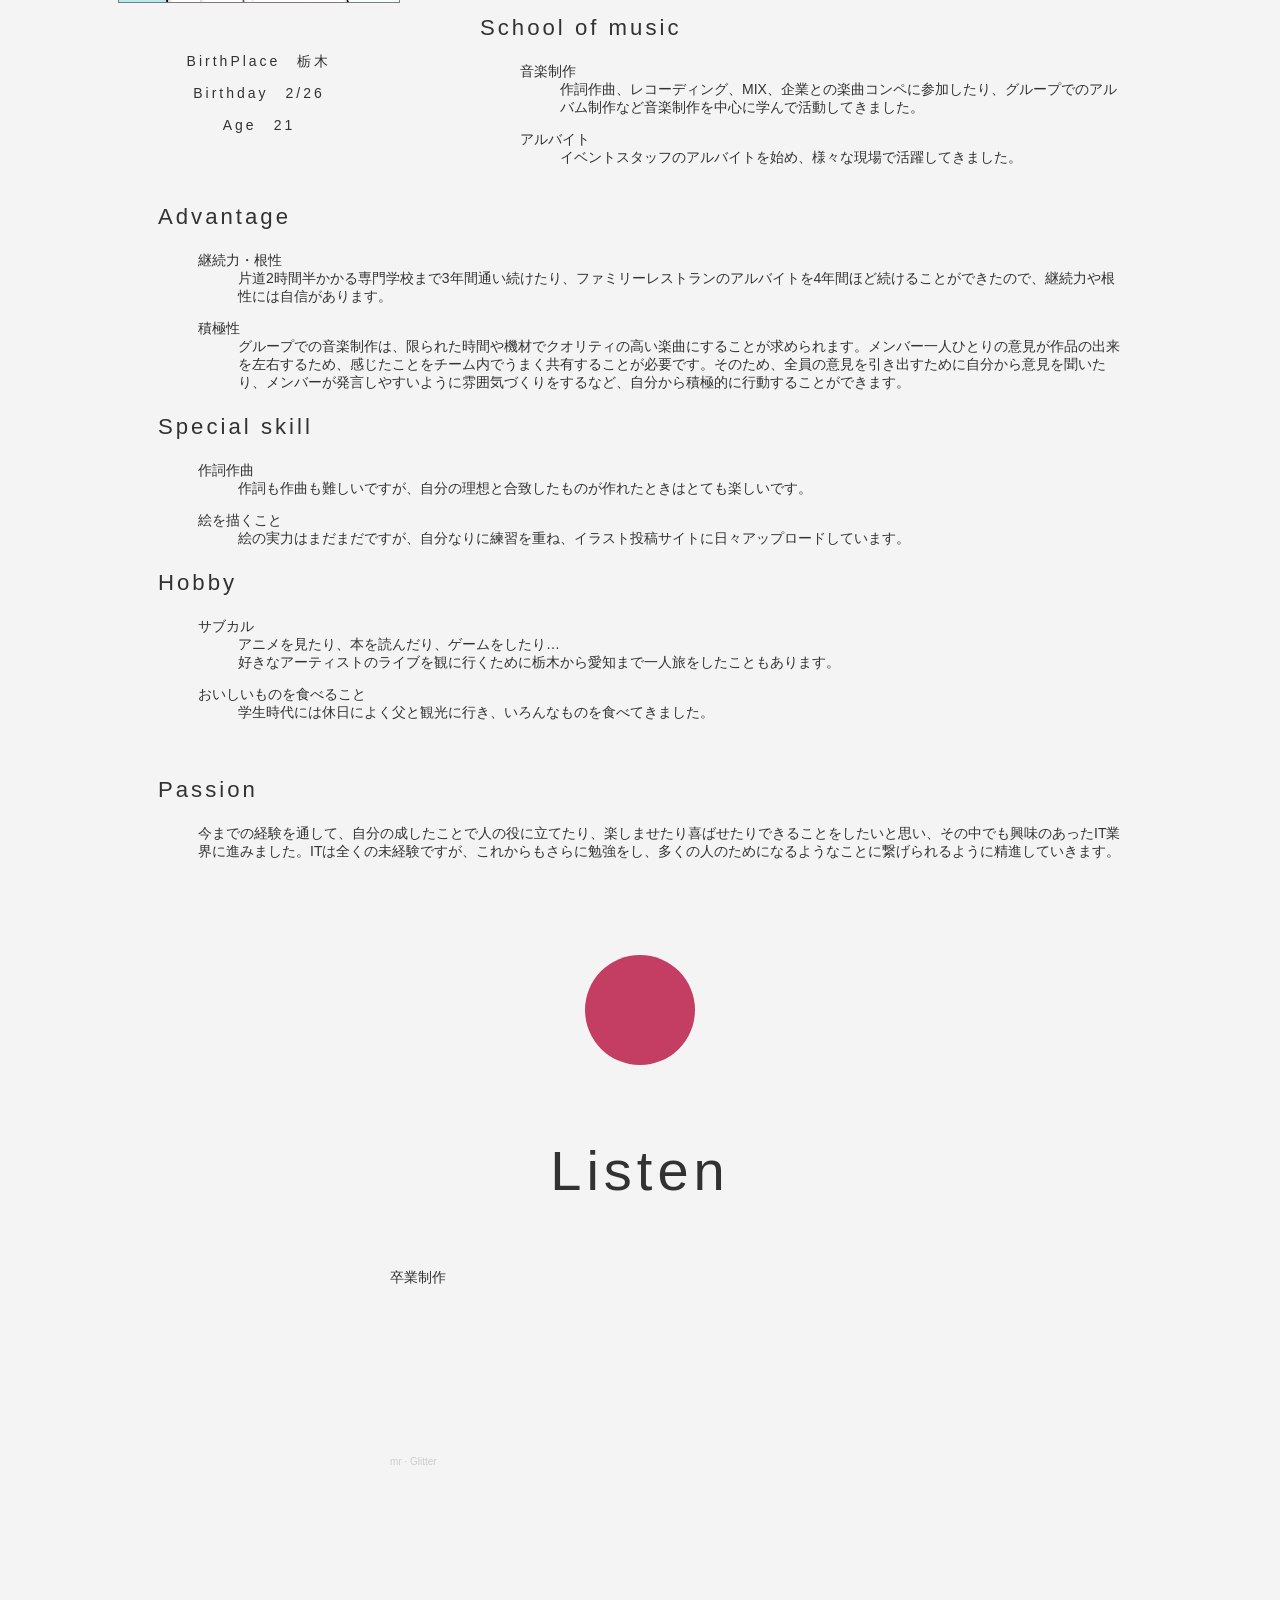
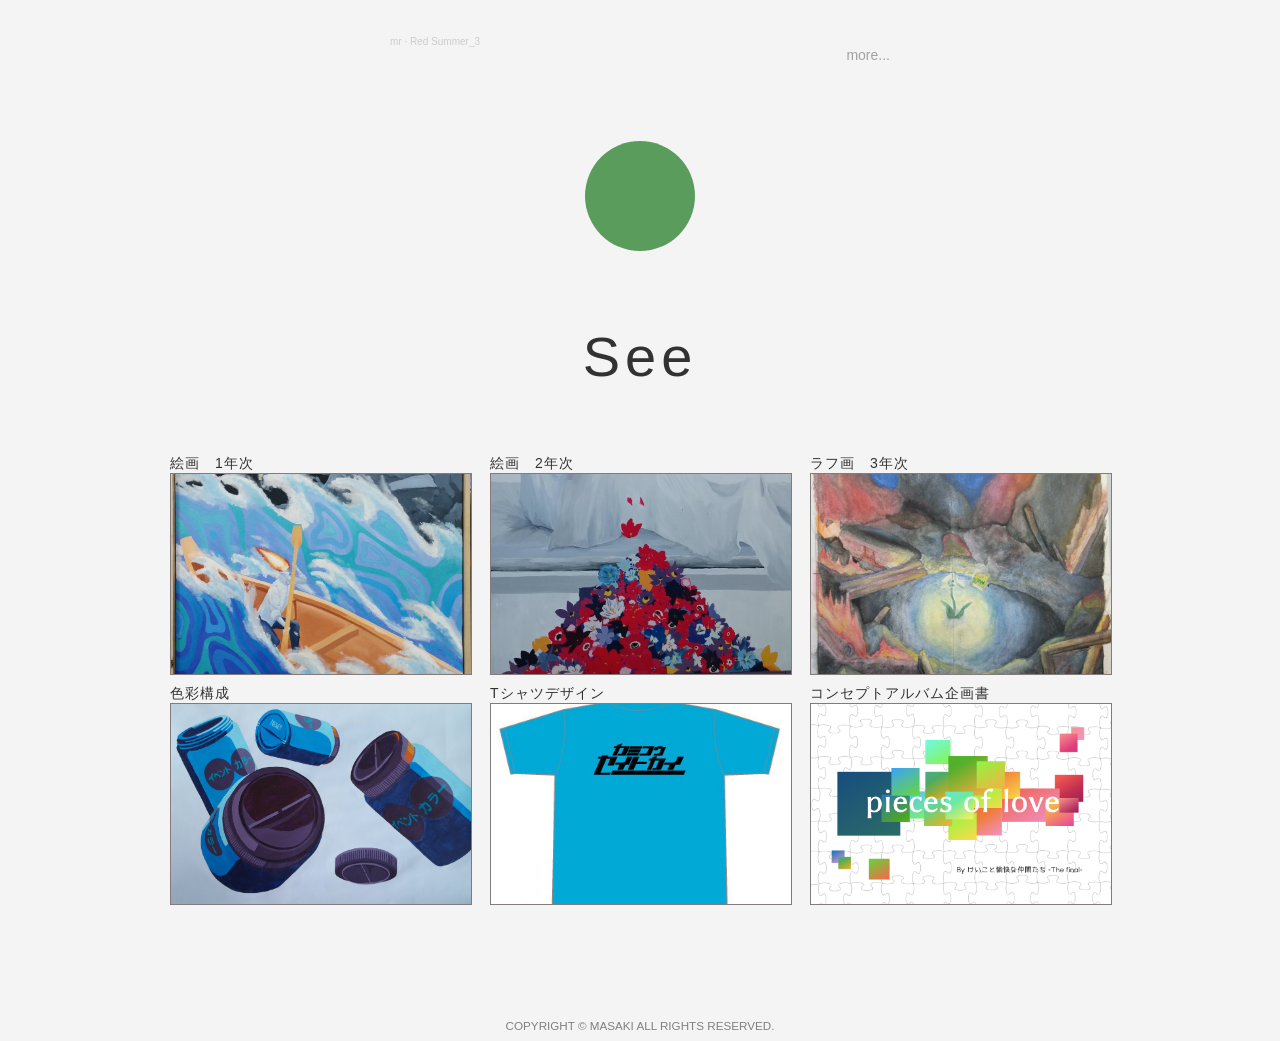
==== commit cfa3ffb9: "Completion" ====
--- a/webpr.html
+++ b/webpr.html
@@ -5,25 +5,7 @@
         <meta name="viewport" content="width=device-width,initial-scale=1.0">
         <meta http-equiv="X-UA-Compatible" content="ie=edge">
         <title>自己紹介webサイト</title>
-        <link rel="stylesheet" type="text/css" href="text/css.css">
-        <style>
-            html {
-                scroll-behavior: smooth;
-            }
-            nav {
-                position: fixed;
-                background-color: #ccc;
-                padding: 20px;
-                scroll-behavior: smooth;
-            }
-            /* li {
-                list-style-type: none;
-                font-size: 40px;
-                padding: 10px 50px;
-                margin: 50px;
-                border: 1px solid black;
-            } */
-        </style>
+        <link rel="stylesheet" type="text/css" href="css/css.css">
         
     </head>
     <body>
@@ -33,12 +15,6 @@
         <br>
         
         <div class="caption">masaki mori</div>
-
-            <!-- <div class="click">
-                <p>Click!</p>
-                <p class="click-bottom">↓</p>
-            </div> -->
-            
 
             <div class="p-diamond">
                     <a href="#a" class="diamond" id="target1">
@@ -158,10 +134,10 @@
         </div>
         <div>
             <div class="soundcloud">
-                <p class="sctext1">卒業制作</p>
+                <p class="sc-title">卒業制作</p>
                     <iframe width="100%" height="166" scrolling="no" frameborder="no" allow="autoplay" src="https://w.soundcloud.com/player/?url=https%3A//api.soundcloud.com/tracks/918219160&color=%23ff5500&auto_play=false&hide_related=false&show_comments=true&show_user=true&show_reposts=false&show_teaser=true"></iframe><div style="font-size: 10px; color: #cccccc;line-break: anywhere;word-break: normal;overflow: hidden;white-space: nowrap;text-overflow: ellipsis; font-family: Interstate,Lucida Grande,Lucida Sans Unicode,Lucida Sans,Garuda,Verdana,Tahoma,sans-serif;font-weight: 100;"><a href="https://soundcloud.com/user-312913699" title="mr" target="_blank" style="color: #cccccc; text-decoration: none;">mr</a> · <a href="https://soundcloud.com/user-312913699/glitter" title="Glitter" target="_blank" style="color: #cccccc; text-decoration: none;">Glitter</a></div>
                     <iframe width="100%" height="166" scrolling="no" frameborder="no" allow="autoplay" src="https://w.soundcloud.com/player/?url=https%3A//api.soundcloud.com/tracks/861818632&color=%23ff5500&auto_play=false&hide_related=false&show_comments=true&show_user=true&show_reposts=false&show_teaser=true"></iframe><div style="font-size: 10px; color: #cccccc;line-break: anywhere;word-break: normal;overflow: hidden;white-space: nowrap;text-overflow: ellipsis; font-family: Interstate,Lucida Grande,Lucida Sans Unicode,Lucida Sans,Garuda,Verdana,Tahoma,sans-serif;font-weight: 100;"><a href="https://soundcloud.com/user-312913699" title="mr" target="_blank" style="color: #cccccc; text-decoration: none;">mr</a> · <a href="https://soundcloud.com/user-312913699/red-summer_3" title="Red Summer_3" target="_blank" style="color: #cccccc; text-decoration: none;">Red Summer_3</a></div>
-                    <a href="https://soundcloud.com/user-312913699" class="sctext2" style="text-decoration:none;">more...</a>
+                    <a href="https://soundcloud.com/user-312913699" class="sc-more" style="text-decoration:none;">more...</a>
             </div>
         </div>
 
--- a/css/css.css
+++ b/css/css.css
@@ -0,0 +1,261 @@
+html{
+    overflow-x: hidden;
+    scroll-behavior: smooth;
+    }
+
+body{
+    background-color: rgb(244, 244, 244);
+    font-family: Verdana, Geneva, Tahoma, sans-serif;
+    color: rgb(50, 50, 50);
+    font-size: 14px;
+    }
+
+nav {
+    position: fixed;
+    background-color: #ccc;
+    padding: 20px;
+    scroll-behavior: smooth;
+    }
+
+.top_box{
+    text-align: center;
+    }
+
+.caption{
+    text-align: center;
+    letter-spacing: 6px;
+    font-size: 3ex;
+    }
+
+.p-diamond{
+    text-align: center;
+    }
+
+.diamond{
+    display: inline-block;
+    width: 110px;
+    height: 110px;
+    background-color: rgb(164, 168, 184);
+    margin: 70px 70px 30px 70px;
+    cursor: pointer;
+    transition: .8s;
+    transform: rotate(45deg);
+    font-size: 40pt;
+    color: rgb(244, 244, 244);
+    text-decoration: none;
+    text-align: center; 
+    }
+
+.diamond-inner {
+    transform: rotate(-45deg);
+    color: rgb(244, 244, 244);
+    text-align: center;
+    padding: 10px 0 50px 40px;
+    font-family: serif;
+    font-size: 70px;
+    }
+
+.top_box{
+    width: 150px;
+    height: 150px;
+    background-color: blue;
+    margin: 0 auto 0 auto;
+    text-align: center;    
+}
+
+.circle {
+    border-radius: 50%;
+    background-color: rgb(49, 121, 222);
+    transform: rotate(405deg);
+}
+.circle2 {
+    border-radius: 50%;
+    background-color: rgb(196, 61, 99);
+    transform: rotate(405deg);
+}
+.circle3 {
+    border-radius: 50%;
+    background-color: rgb(90, 156, 91);
+    transform: rotate(405deg);
+}
+
+/*----------------------
+profile
+---------------------*/
+
+.prof-circle{
+    display: inline-block;
+    width: 110px;
+    height: 110px;
+    border-radius: 50%;
+    text-align: center;
+    background-color: rgb(49, 121, 222);
+    margin-top: 40px;
+}
+
+.bigtitle{
+    font-size: 4em;
+
+}
+
+.myname{
+    text-align: center;
+    letter-spacing: 6px;
+}
+
+.nameroma{
+    font-size: 1em;
+    letter-spacing: 8px;
+}
+
+.nameja{
+    font-size: 30px;
+    margin-top: -15px;
+}
+
+.status{
+    float: left;
+    text-align: center;
+    letter-spacing: 3px;
+    margin-left: 30px;
+}
+
+.prof_img{
+    width: 280px;
+    height: 60%;
+    float: left;
+    margin-left: 80px;
+    margin-right: 80px;
+    margin-bottom: 50px;
+    margin-top: 100px;
+    border: 1px solid rgb(131, 123, 123);
+}
+
+.prtitle{
+    letter-spacing: 3px;
+    font-size: 3ex;
+}
+
+/* -----------
+History
+----------- */
+
+.history{
+    overflow: hidden;
+    margin-left: 100px;
+    margin-right: 150px;
+    max-width: 900px;
+    min-width: 300px;
+
+}
+
+.prbox{
+    margin-right: 150px;
+    margin-left: 150px;
+    max-width: 1200px;
+    min-width: none;
+}
+
+/*------------------
+Listen
+----------------*/
+
+.listen{
+    text-align: center;
+    letter-spacing: 5px;
+}
+
+.listen-circle{
+    display: inline-block;
+    width: 110px;
+    height: 110px;
+    border-radius: 50%;
+    text-align: center;
+    background-color: rgb(196, 61, 99);
+}
+
+.sc-title{
+    float: left;
+    margin: 10px 0 0 0;
+}
+
+.soundcloud{
+    width: 500px;
+    height: auto;
+    margin: auto;
+}
+
+.sc-more{
+    float: right;
+}
+
+.sc-more:link{
+    color: rgb(162, 162, 162);
+} 
+
+.sc-more:visited{
+    color: rgb(196, 61, 99);
+}
+
+.sc-more:hover{
+    color: rgb(194, 122, 142);
+}
+
+/*-----------------
+See
+-----------------*/
+
+.see-circle{
+    display: inline-block;
+    width: 110px;
+    height: 110px;
+    border-radius: 50%;
+    text-align: center;
+    background-color: rgb(90, 156, 91);
+}
+
+.see{
+    text-align: center;
+    letter-spacing: 5px;
+}
+
+.items{
+    display: flex;
+    flex-wrap: wrap;
+    margin: auto;
+    text-align: center;
+    max-width: 960px;
+    min-width: 500px;
+}
+
+.item{
+    width: 300px;
+    height: auto;
+    text-align: center;
+    margin:  auto;
+    flex-wrap: wrap;
+}
+
+img{
+    width: 300px;
+    height: 200px;
+    object-fit: cover;
+    display: flex;
+    text-align: center;
+    border: 1px solid rgb(131, 123, 123);
+}
+
+.itemtitle{
+    float: left;
+    margin: 10px 0 0 0 ;
+    letter-spacing: 1px;
+}
+
+/* ------------
+footer
+------------- */
+
+.footer{
+    color: gray;
+    text-align: center;
+}
